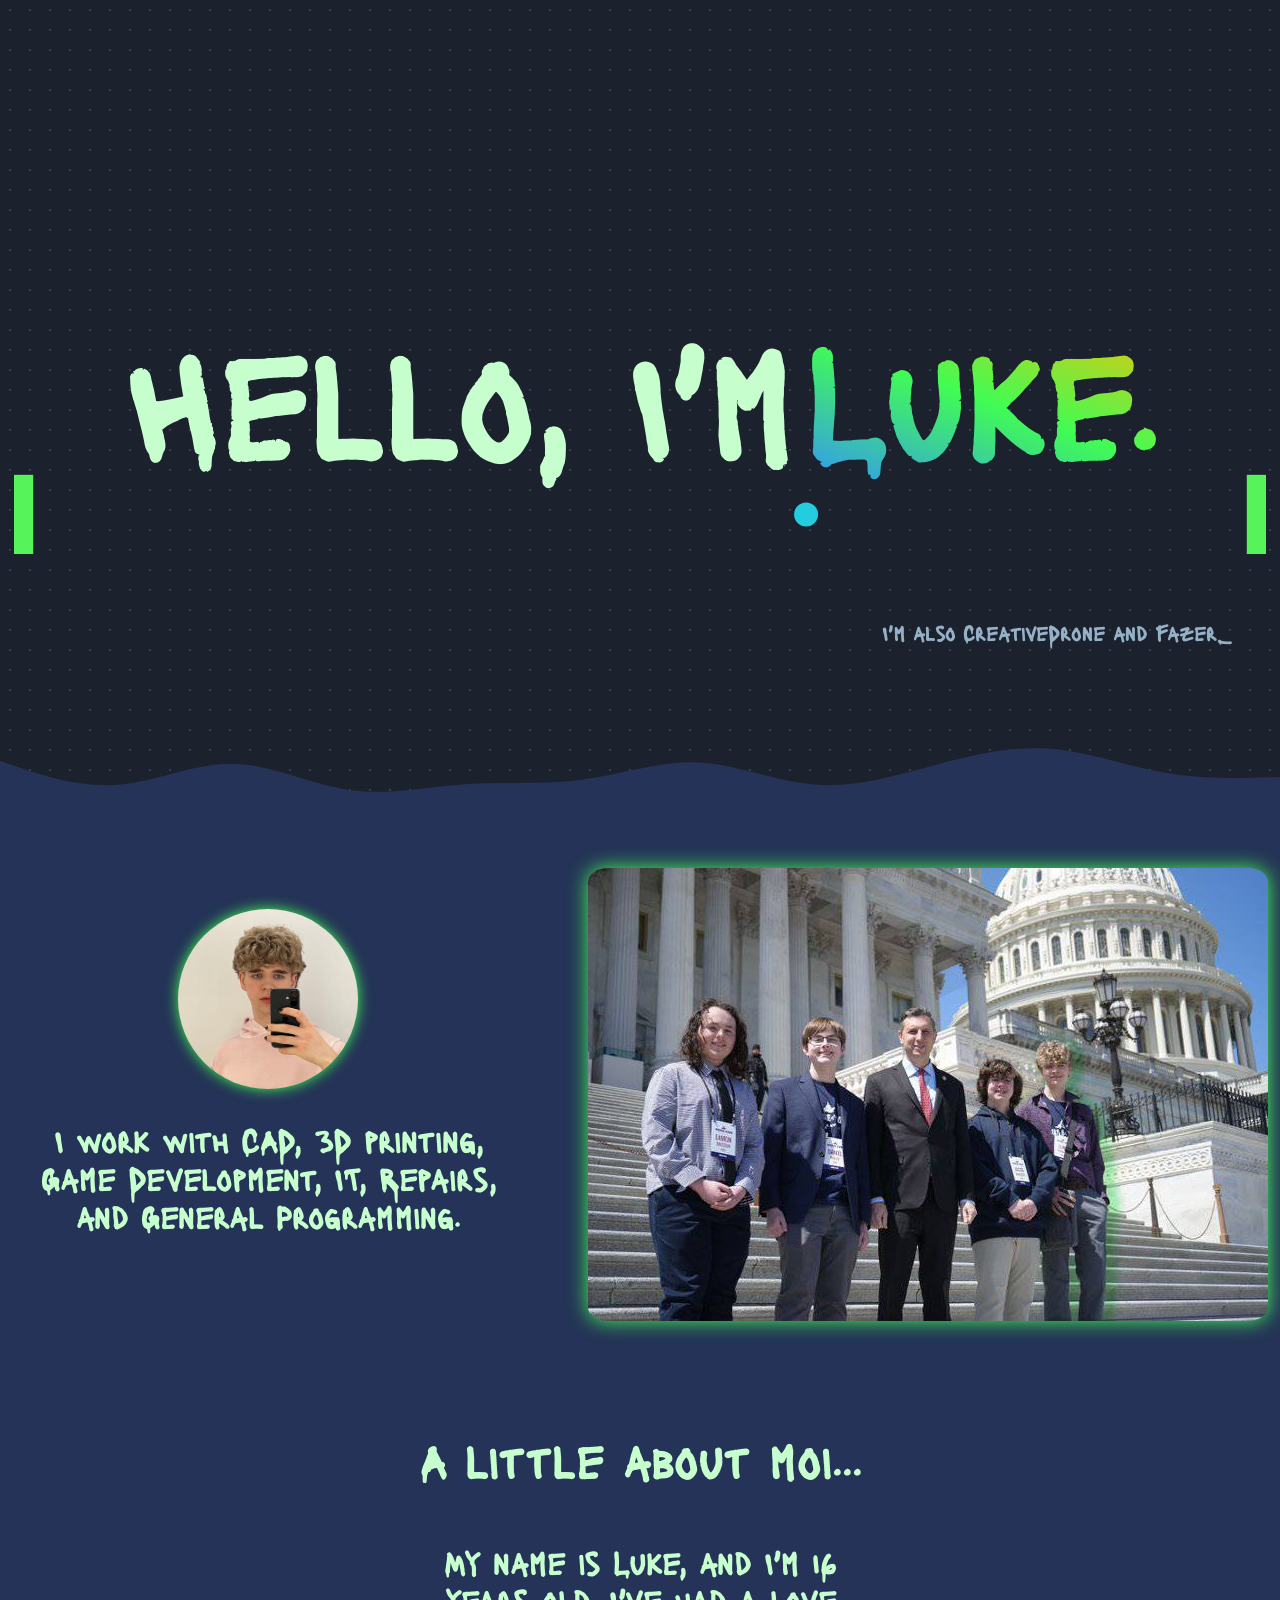
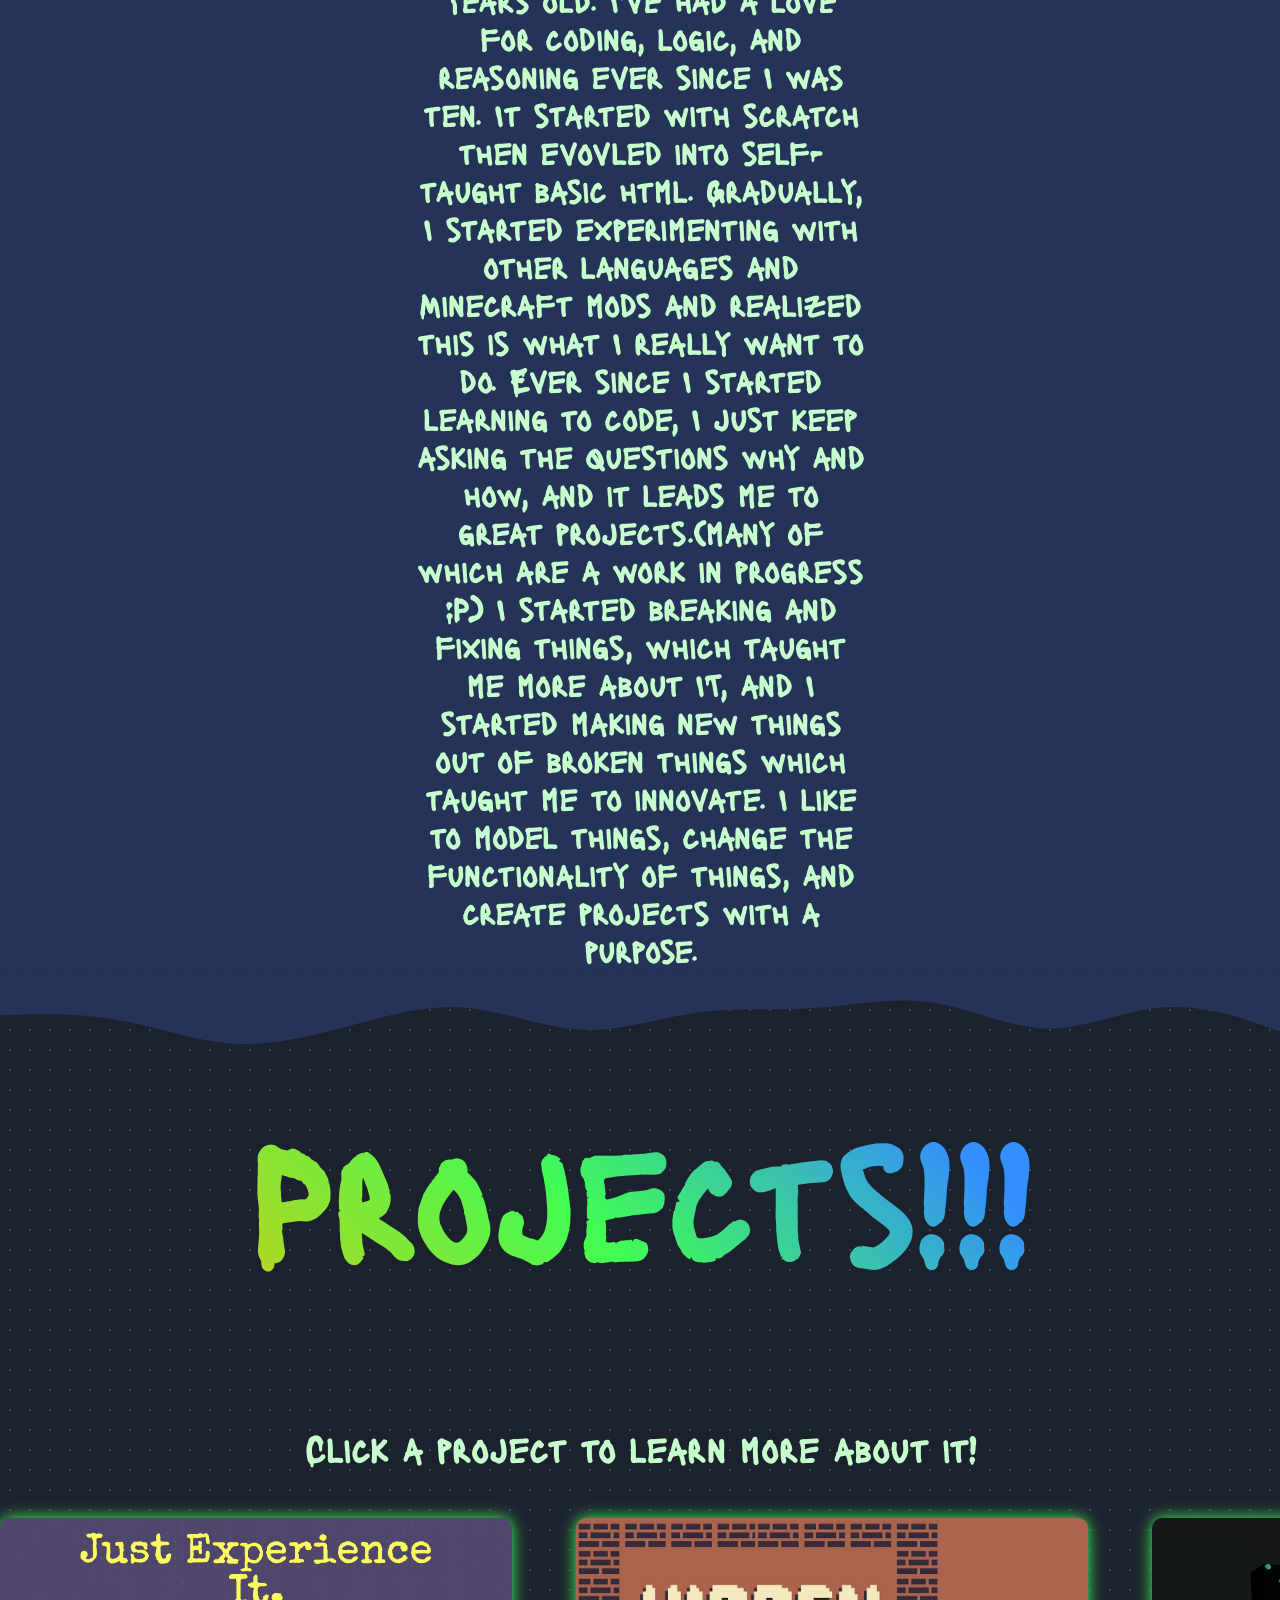
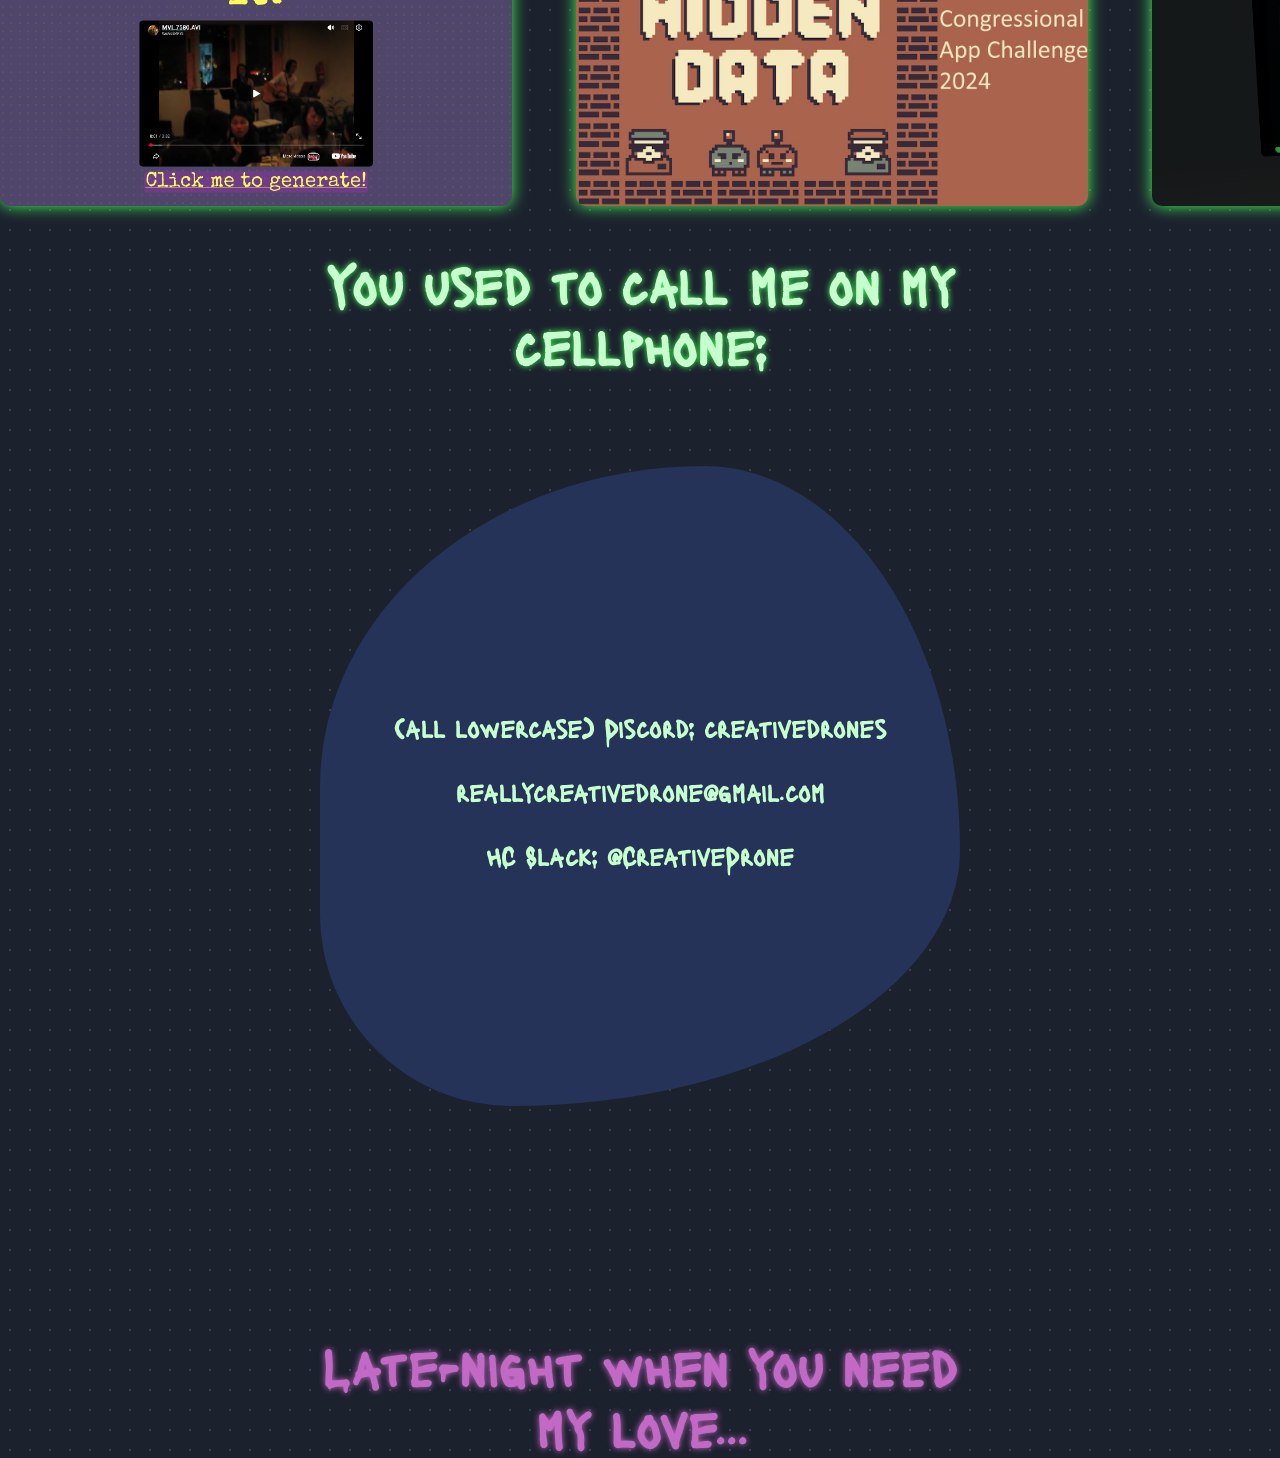
==== index.html @ 2ef30c87 "prior-phone" ====
<!DOCTYPE html>
<html>
	<head>
		<title>Fazer_ - Portfolio</title>
		<link rel="stylesheet" href="style.css">
		<link rel="preconnect" href="https://fonts.googleapis.com">
		<link rel="preconnect" href="https://fonts.gstatic.com" crossorigin>
		<link href="https://fonts.googleapis.com/css2?family=Lacquer&display=swap" rel="stylesheet">
		<link rel="icon" type="image/x-icon" href="/assets/icons/blue.ico">
	</head>
	
	<body>
		<div class="OnPage">
			<h2>Hello, I'm</h2> 
			<h2 id="Luke"> Luke.</h2>
		</div>
		<p>I'm also CreativeDrone and Fazer_</p>
		<img src="/assets/fpimg/wave1.svg" alt="wave1" id="wave1">
		<div class="bodybody">
			<div class ="aboat">
				<img src="/assets/global/pfps/face.png" alt="Fazer_" id="pfp1">
				<h3>I work with CAD, 3D printing, Game Development, IT, Repairs, and General Programming. </h3>
			</div>
			<img src="/assets/fpimg/CV.jpg" alt="CV" id="cv">
		</div>
		<div class="underaboat">
			<h3 id="aboataboat">A little about moi...</h3>
			<p id="moiboat">
				My name is Luke, and I'm 16 years old. I've had a love
				for coding, logic, and reasoning ever since I was ten. 
				It started with scratch then evovled into self-taught
				basic html. Gradually, I started experimenting with other languages
				and Minecraft mods and realized this is what I really want to do.
				Ever since I started learning to code, I just keep asking the questions
				why and how, and it leads me to great projects.(many of which are a work in progress :P)
				I started breaking and fixing things, which taught me more about IT, 
				and I started making new things out of broken things which taught me to innovate.
				I like to model things, change the functionality of things, and create projects with a purpose.
			</p>
		</div>
		<img src="/assets/fpimg/wave1.svg" alt="wave1" id="wave2">
		<h2 class="titlecan">Projects!!!</h2>
		<p id="moreaboatit">Click a project to learn more about it!</p>



		<div class="pro">




			<div class="project" id="1">
				<a href="https://jeit.hackclub.app/" target="_blank"><img src="/assets/projectthumbs/jeit.png" alt="project thumbnail"></a>
			</div>

			<div class="project" id="2">
				<a href="https://www.congressionalappchallenge.us/24-RI02/" target="_blank"><img src="/assets/projectthumbs/CAC.jpg" alt="project thumbnail"></a>
			</div>

			<div class="project" id="3">
				<a href="https://github.com/vintwon/CyberKeeb" target="_blank"><img src="/assets/projectthumbs/cyberkeeb.png" alt="project thumbnail"></a>
			</div>
			<div class="project" id="4">
				<a href="https://github.com/fazer-dev" target="_blank"><img src="assets/projectthumbs/github.png" alt="github"></a>
			</div>
		</div>


		<h2 id="cellphone">You used to call me on my cellphone: </h2>
		<div class="contactscontainer">
			<div class="blobbery">
			</div>
			<div class="contacts">
				<p id="discord">(all lowercase) Discord: creativedrones</p>
				<p id="email">reallycreativedrone@gmail.com</p>
				<p id="slack">HC Slack: @CreativeDrone</p>
			</div>
		</div>
		<h2 id="cellphone2">Late-night when you need my love...</h2>
		<script src="/js/pong.js"></script>
		<script src="/js/carousell.js"></script>
	</body> 
</html>
---- style.css ----
:root {
    --text-color-regular: #c6ffcd;
    --text-color-muted: #95b1c5;
    --text-color-accent: #c269c5;
    --bg-secondary: #243357;
    --accent-glow: #41fc54;
    --accent-gradient: linear-gradient(45deg, #ffbe00 0%, #41fc54 45%, #338ffe 75%);
    --font-family-main: lacquer, system-ui;
}

body {
    background-color: #1c212e;
    color: var(--text-color-regular);
    text-align:center;
    margin: 0;
    -webkit-user-select: none;
    -moz-user-select: none;
    -ms-user-select: none;
    user-select: none;
    overflow-x: hidden;
    overflow-y: scroll;
    background-image: radial-gradient(#ffffff22 1px, transparent 1px);
    background-size: 20px 20px;
    -ms-overflow-style: none;
    scrollbar-width: none;
}

html::-webkit-scrollbar,
body::-webkit-scrollbar {
    display: none;
}

#Luke {
    background: linear-gradient(200deg, #ffbe00 0%, #41fc54 50%, #338ffe 100%);
    background-size: 100% 100%;
    -webkit-background-clip: text;
    -webkit-text-fill-color: transparent;
    background-clip: text;
}
h2 {
    font-size: clamp(5rem, 12vw, 12rem);
    font-weight: 900;
    font-family: var(--font-family-main);
}

.OnPage {
    margin: 0;
    display: flex;
    justify-content: center;
    margin-top: 20vh;
    gap: 10px;
    padding: 0;
}

p {
    padding: 0;
    margin: 0;
    font-size: clamp(1rem, 2.5vw, 1.3rem);
    font-weight: 900;
    font-family: var(--font-family-main);
    padding-right: clamp(2rem, 4vw, 3rem);
    text-align: right;
    color: var(--text-color-muted)
}

hr {
    width: 80%;
    margin: 20px auto;
    border: 1px solid #3f4a66;
}

#wave1 {
    display: block;
    width: 100%;
    height: auto;
    margin-top: -5vh;
}

.bodybody {
    display: flex;
    justify-content: center;
    align-items: center;
    gap: 4rem;
    width: 100%;
    background-color: var(--bg-secondary);
    padding-bottom: 20px;
}

h3 {
    margin: 0;
    padding: 0;
    font-size: clamp(1.8rem, 2.5vw, 2.4rem);
    font-weight: 900;
    font-family: var(--font-family-main);
    color: var(--text-color-regular);
    width: 100%;
}


@keyframes tilt {
    0% { transform: rotate(3deg); }
    50% { transform: rotate(-3deg); }
    100% { transform: rotate(3deg); }
}

#cv {
    margin-top: 5vh;
    border-radius: 3%;
    animation-name: tilt;
    animation-duration: 3s;
    animation-timing-function: ease-in-out;
    animation-iteration-count: infinite;
    filter: drop-shadow(0px 0px 10px var(--accent-glow));
}

.OnPage {
    flex-wrap: wrap;
}

.bodybody {
    flex-wrap: wrap;
    align-items: center;
    justify-content: center;
}

.aboat {
    display: flex;
    flex-direction: column;
    align-items: center;
    width: 40%;
    text-align: center;
}

#pfp1 {
    border-radius: 50%;
    width: 180px;
    height: auto;
    margin-bottom: 2rem;
    filter: drop-shadow(0px 0px 7px var(--accent-glow));
}

.underaboat{
    padding-left: 0px;
    padding-top: 10vh;
    background-color: var(--bg-secondary);
}

#aboataboat{
    padding-left: 0px;
    font-size: clamp(2.5rem, 5vw, 3rem);
    text-align: center;
    padding-bottom: 6vh;
}

#moiboat{
    padding-left: 0px;
    padding-right: 0px;
    text-align: center;
    color: var(--text-color-regular);
    width: 35vw;
    margin: 0 auto;
    font-size: clamp(1.6rem, 2.5vw, 2rem);
}



#wave2{
    -webkit-transform: rotate(180deg);
    -moz-transform: rotate(180deg); 
    transform: rotate(180deg);
    display: block;
    width: 100%;
    height: auto;
    padding-bottom: 0px;
}


.titlecan{
    background: linear-gradient(45deg, #ffbe00 0%, #41fc54 45%, #338ffe 75%);
    background-size: 100% 100%;
    font-size: 10rem;
    -webkit-background-clip: text;
    -webkit-text-fill-color: transparent;
    background-clip: text;
    margin-top: -10vh;
}

#moreaboatit {
    text-align: center;
    margin: 0, auto;
    padding: 0;
    font-size: 4cqh;
    color: var(--text-color-regular)
}


#cellphone{
    filter: drop-shadow(0px 0px 3px #41fc54);
    width: 50vw;
    margin: 0 auto;
    font-size: 4vw;
}

/*BELOW IS THE PROJECT CAROUSELL CODE*/
.pro {
    display: flex;
    gap: 5vw;
    overflow-x: hidden;
    overflow-y: hidden;
    width: 100%;
    flex-wrap: nowrap;
    height: 30vw;
    scroll-snap-type: x proximity;
    align-items: center;
}

.pro {
    scroll-behavior: smooth;
}



.pro {
    -webkit-user-select: auto;
    -moz-user-select: auto;
    -ms-user-select: auto;
    user-select: auto;
}

.project {
    flex: 0 0 auto;
    width: 40vw;
    scroll-snap-align: center;
    transition: transform 0.3s ease;

}

.project:hover {
    transform: scale(1.15);
}

.project img {
    display: block;
    width: 100%;
    height: auto;
    border-radius: 10px;
    filter: drop-shadow( 0px 0px 8px #41fc54);
}

.project.active {
    transform: scale(1.15);
}


/* TOM BLOBBERY */

section{
    position: relative;
    display: flex;
    justify-content: center;
    align-items: center;
    min-height: 40vh;
}

.blobbery {
    margin: 0 auto;
    margin-top: 10vh;
    margin-bottom: 10vh;
    width: 50vw;
    height: 50vw;
    background: #243357;
    border-radius: 60% 40% 70% 30% / 50% 60% 40% 30%;
    animation: 
    blob 6s ease-in-out infinite,
    spin 10s linear infinite,
    blobColor 8s ease-in-out infinite;
}

@keyframes blob{
    0%,100%{
        border-radius: 70% 35% 80% 25% / 55% 65% 30% 45%;
    }
    25% {
        border-radius: 90% 55% 30% 75% / 35% 65% 20% 60%;
    }
    50% {
        border-radius: 45% 70% 20% 65% / 25% 60% 50% 80%;
    }
    75% {
        border-radius: 50% 25% 75% 45% / 35% 55% 80% 20%;
    }
}

@keyframes spin{
    to {
        transform: rotate(360deg);
    }
}

@keyframes blobColor{
    0%,100%{
        background-position: 50% 0%;
    }
    50%{
        background-position: 50% 100%;
    }
}

/* END BLOBBERY */


.contactscontainer {
    width: 50vw;
    height: 50vw;
    position: relative;
    margin: 0 auto;
}

.blobbery, .contacts{
    width: 100%;
    height: 100%;
    position: absolute;
    top: 0;
    left: 0;
}

.contacts {
    z-index: 10;
    margin-top: 50%;
}

.contacts p{
    padding: 0;
    margin: 0 auto;
    text-align:center;
    color: var(--text-color-regular);
    font-size: 2vw;
    line-height: 5vw;
}

#cellphone2{
    filter: drop-shadow(0px 0px 3px #c269c5);
    width: 50vw;
    margin: 0 auto;
    margin-top: 20rem;
    color: #c269c5;
    font-size: 4vw;
}
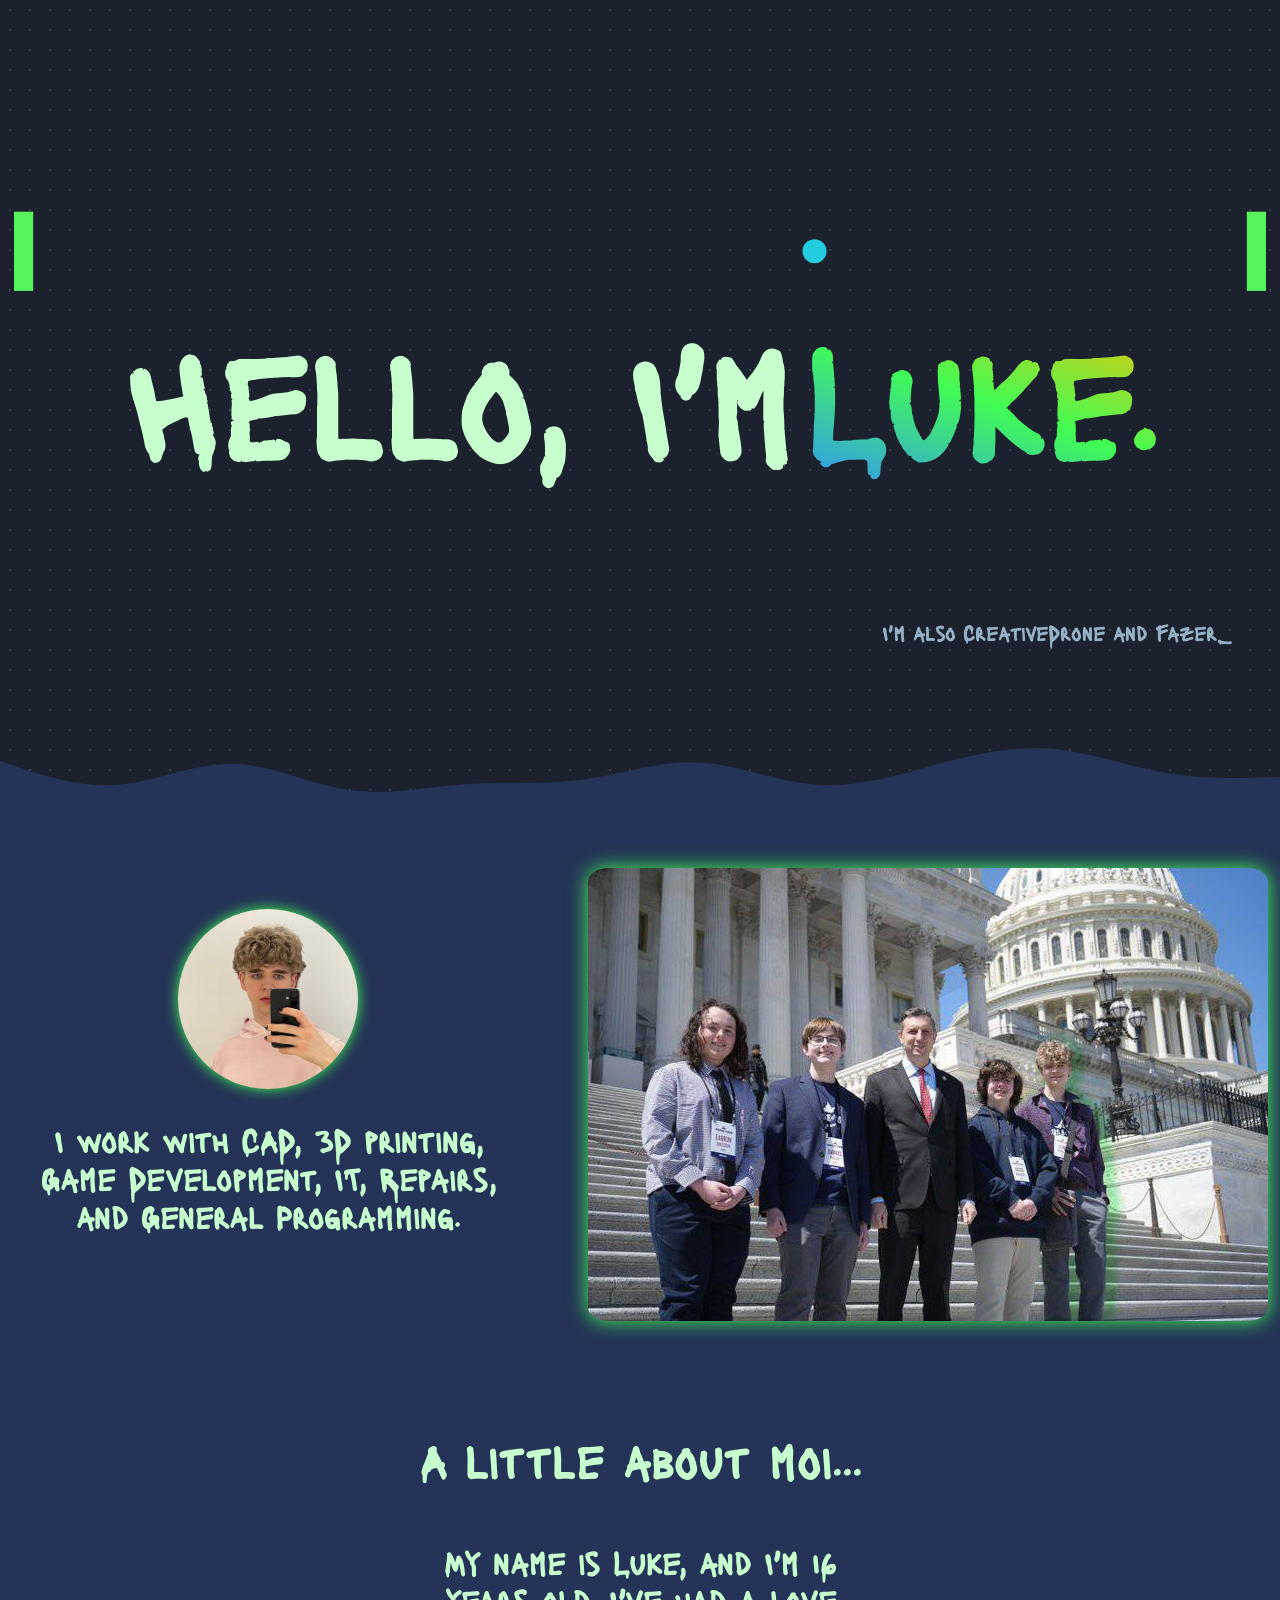
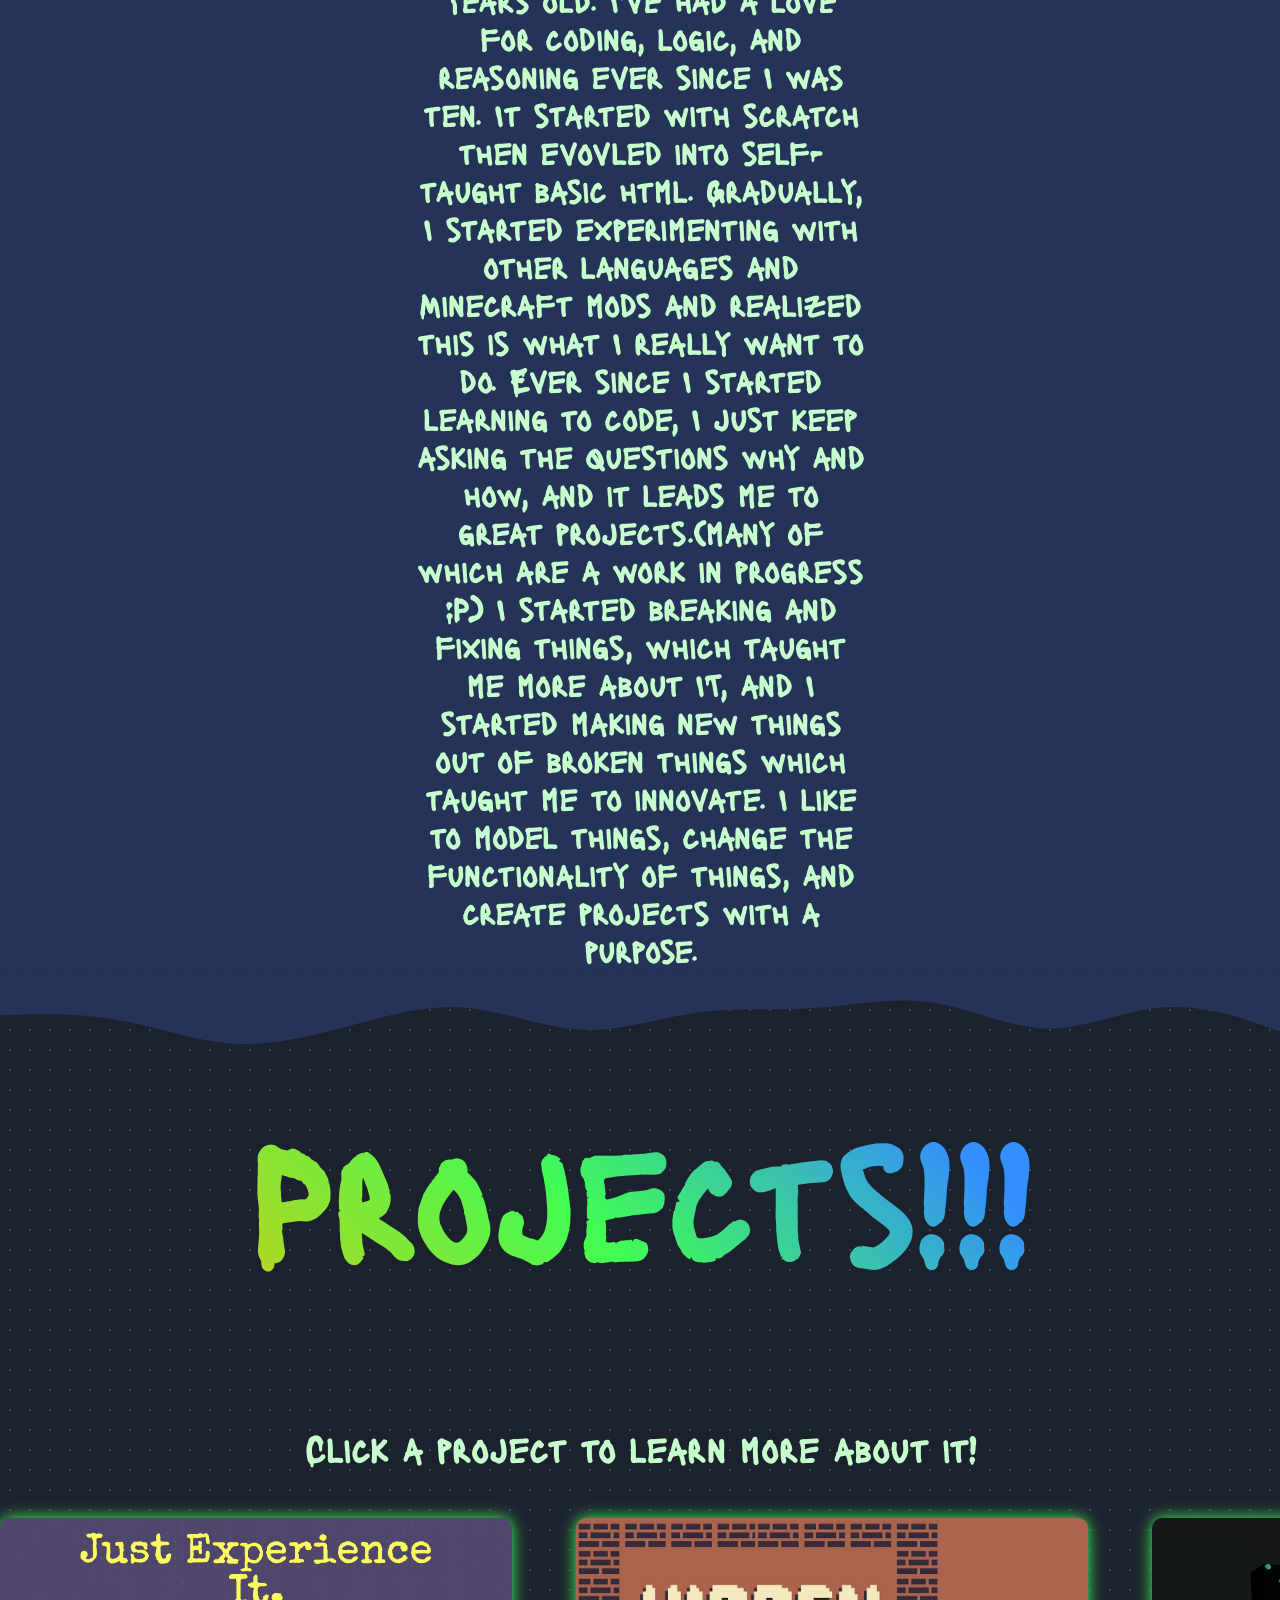
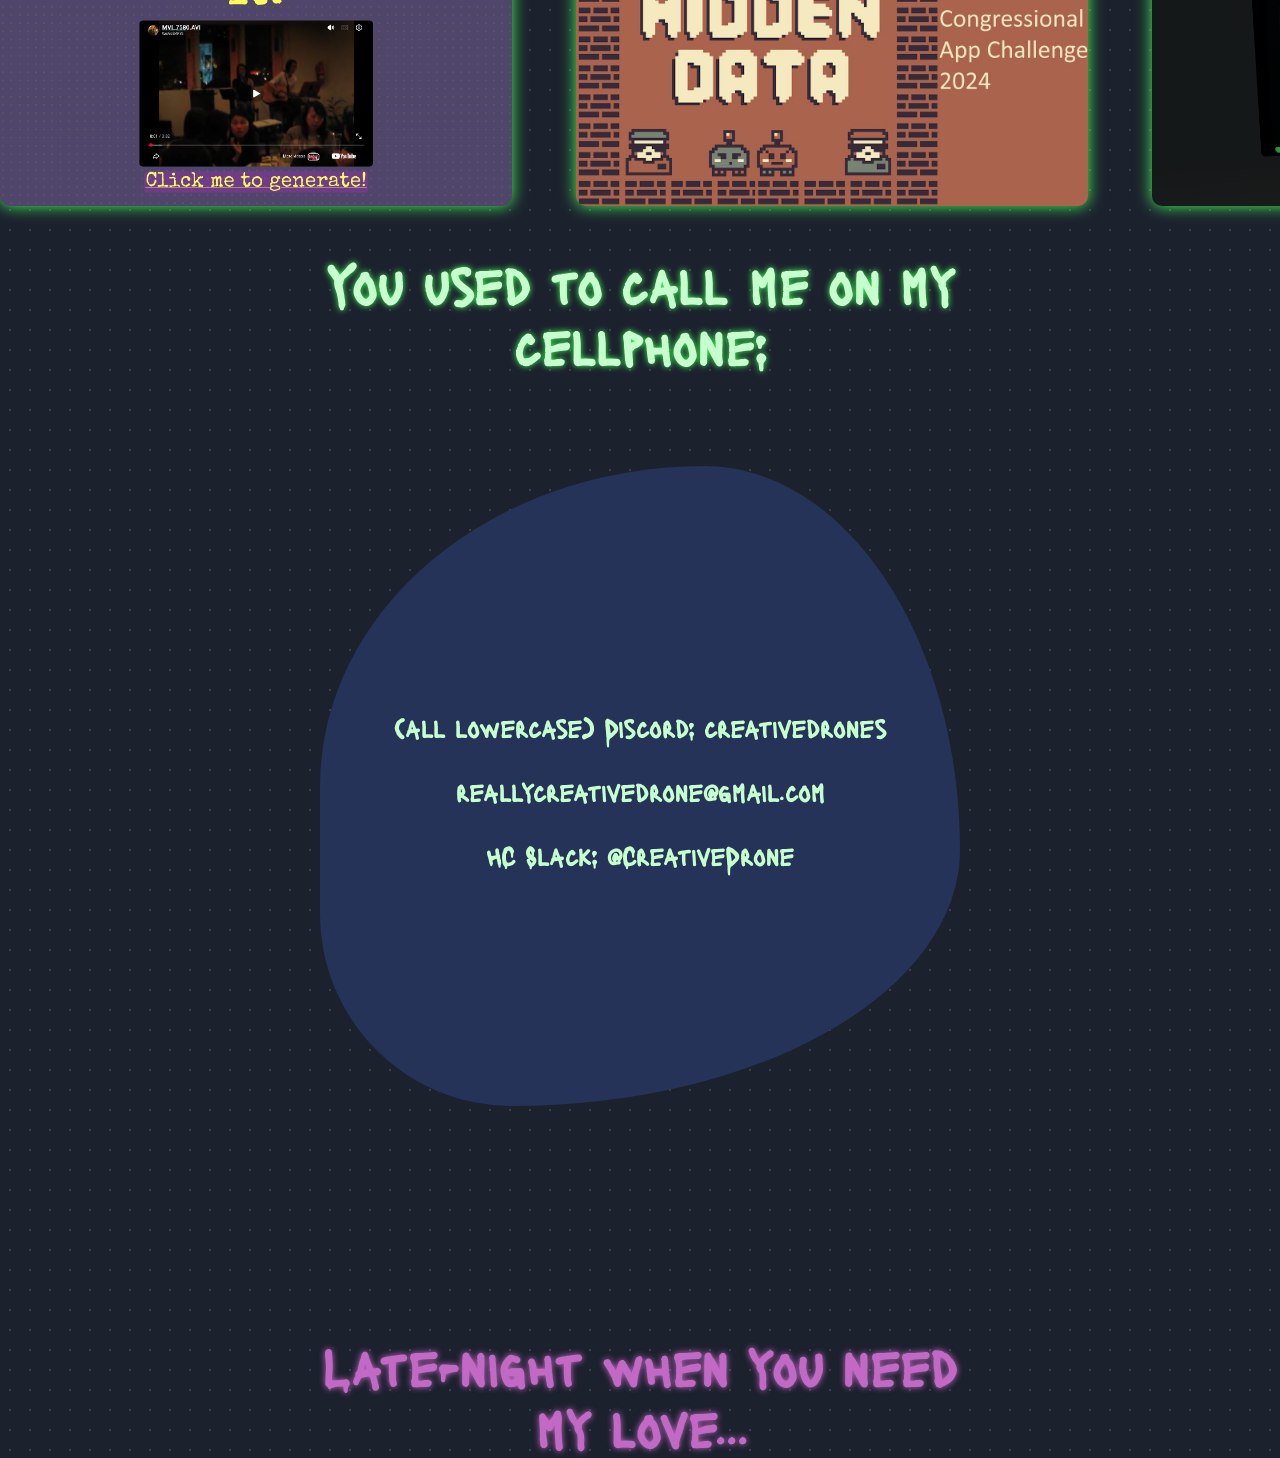
==== commit d5d517bc: "made more responsive" ====
--- a/index.html
+++ b/index.html
@@ -7,6 +7,7 @@
 		<link rel="preconnect" href="https://fonts.gstatic.com" crossorigin>
 		<link href="https://fonts.googleapis.com/css2?family=Lacquer&display=swap" rel="stylesheet">
 		<link rel="icon" type="image/x-icon" href="/assets/icons/blue.ico">
+		<meta name="viewport" content="width=device-width, initial-scale=1">
 	</head>
 	
 	<body>
--- a/style.css
+++ b/style.css
@@ -71,7 +71,7 @@
 
 #wave1 {
     display: block;
-    width: 100%;
+    width: 100vw;
     height: auto;
     margin-top: -5vh;
 }
@@ -169,7 +169,7 @@
     -moz-transform: rotate(180deg); 
     transform: rotate(180deg);
     display: block;
-    width: 100%;
+    width: 100vw;
     height: auto;
     padding-bottom: 0px;
 }
@@ -345,4 +345,120 @@
     margin-top: 20rem;
     color: #c269c5;
     font-size: 4vw;
-}+}
+
+
+@media (max-width: 600px) {
+
+        html {
+        overflow-x: hidden;
+        width: 100%;
+        margin:0;
+        padding:0;
+    }
+
+
+    .OnPage {
+        padding-top: 0;
+        margin-top: 0;
+        line-height: 10vh;
+    }
+
+    #Luke {
+        padding-top: 0;
+        margin-top: 0;
+    }
+
+
+    h2 {
+        padding: 0px;
+        margin-bottom: 0;
+    }
+
+    p {
+        margin: 5vw;
+    }
+
+    h3 {
+        width: 80vw;
+    }
+
+    #cv {
+        width: 90vw;
+    }
+
+
+
+    #aboataboat {
+        margin: 0 auto;
+    }
+
+    #moiboat {
+        width: 80vw;
+        font-size: 1rem;
+    }
+
+    
+    .titlecan {
+        margin: 0 auto;
+        padding: 0;
+        font-size: 4.5rem;
+    }
+
+    .project {
+        width: 75vw;
+        height: auto;
+    }
+
+    .pro {
+        width: 100vw;
+        height: auto;
+        padding-bottom: 5vh;
+        padding-top: 5vh;
+        gap: 10vw;
+    }
+
+    #cellphone {
+        font-size: 3rem;
+        width: 100vw;
+        padding: 0;
+        margin: 0 auto;
+        padding-bottom: 10vh;
+    }
+
+    .blobbery {
+        width: 80vw;
+        height: 80vw;
+        margin: 0 auto;
+        padding: 0;
+        top: 0vh;
+        left: -15vw;
+    }
+
+    .contacts {
+        margin: 0 auto;
+        padding: 0;
+        text-align: center;
+        margin-top: 7.5vh;
+    }
+    
+    .contacts p {
+        padding: 0;
+        margin: 0;
+        font-size: 1rem;
+        line-height: 2rem;
+        text-align: center;
+        margin: 0 auto;
+    }
+
+    #cellphone2 {
+        margin: 0 auto;
+        padding: 0;
+        text-align: center;
+        margin-top: 20vh;
+        font-size: 3rem;
+        width: 80vw;
+
+    }
+}
+
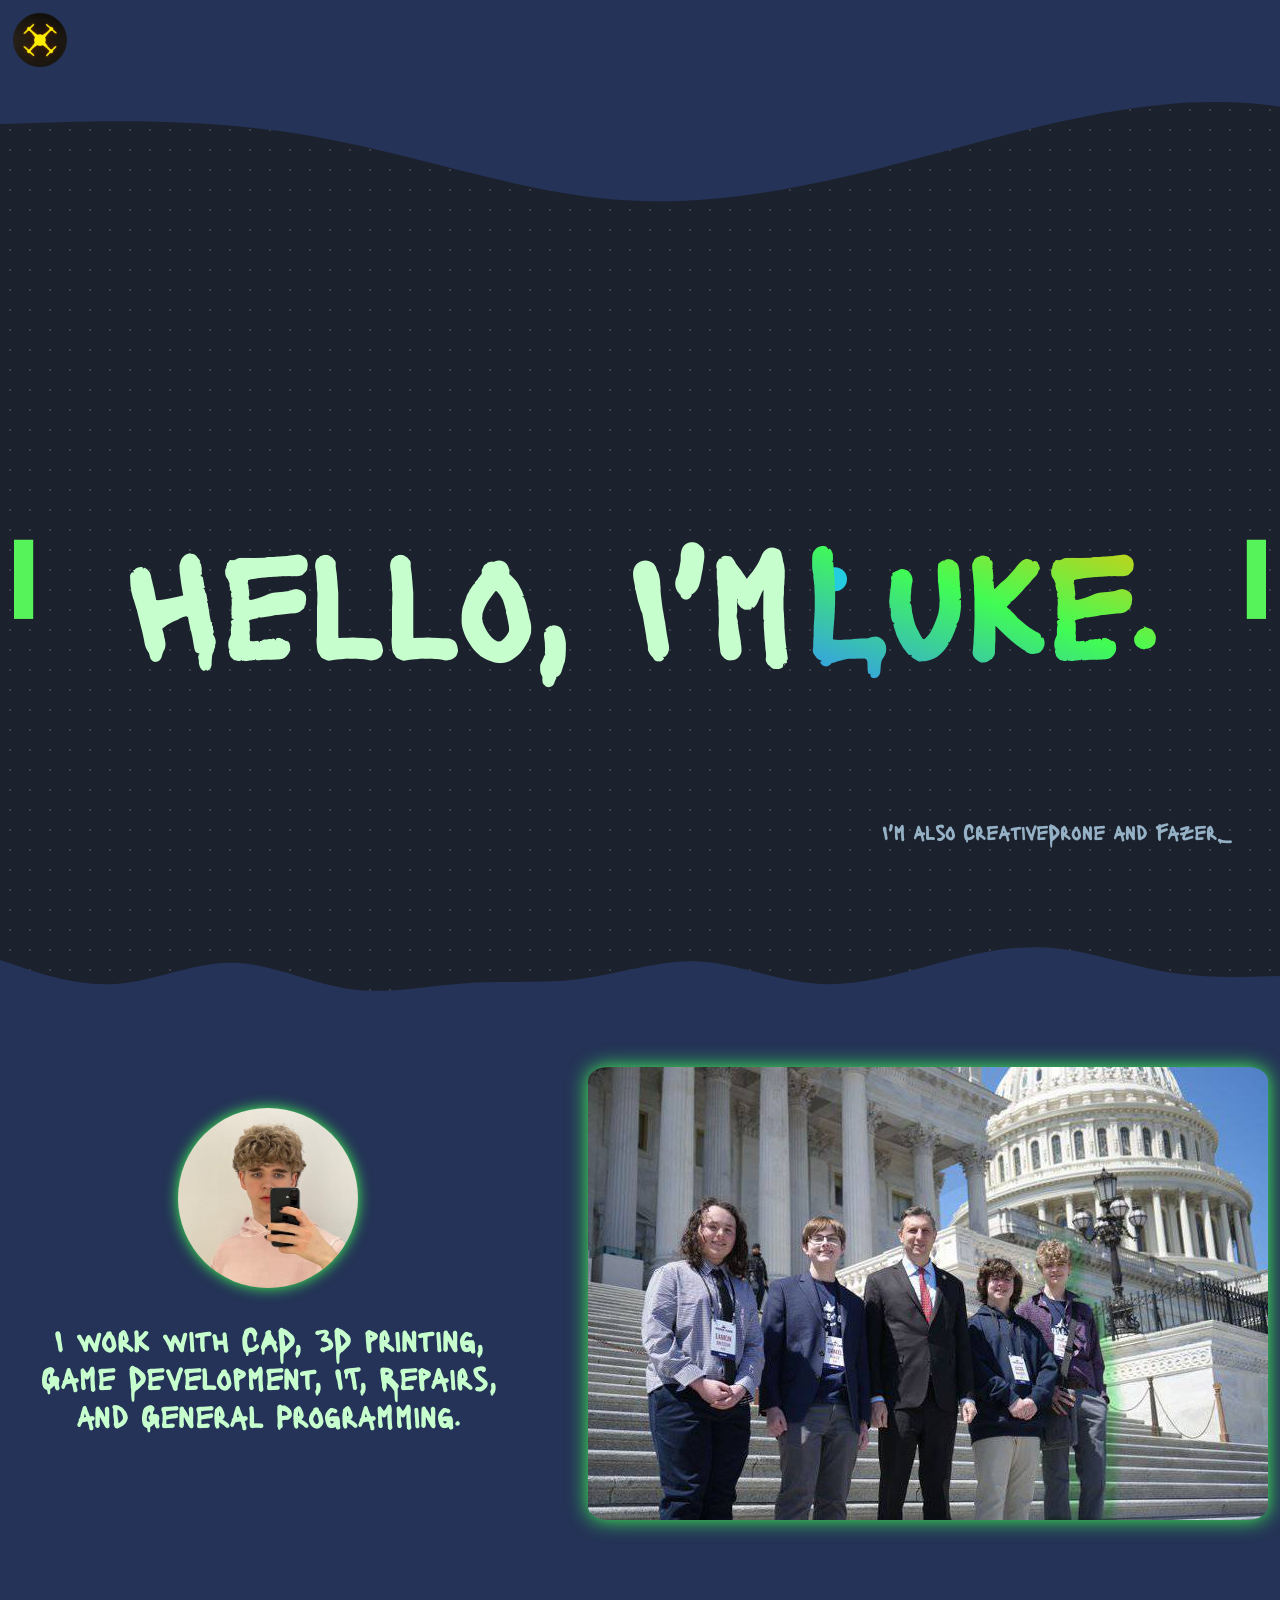
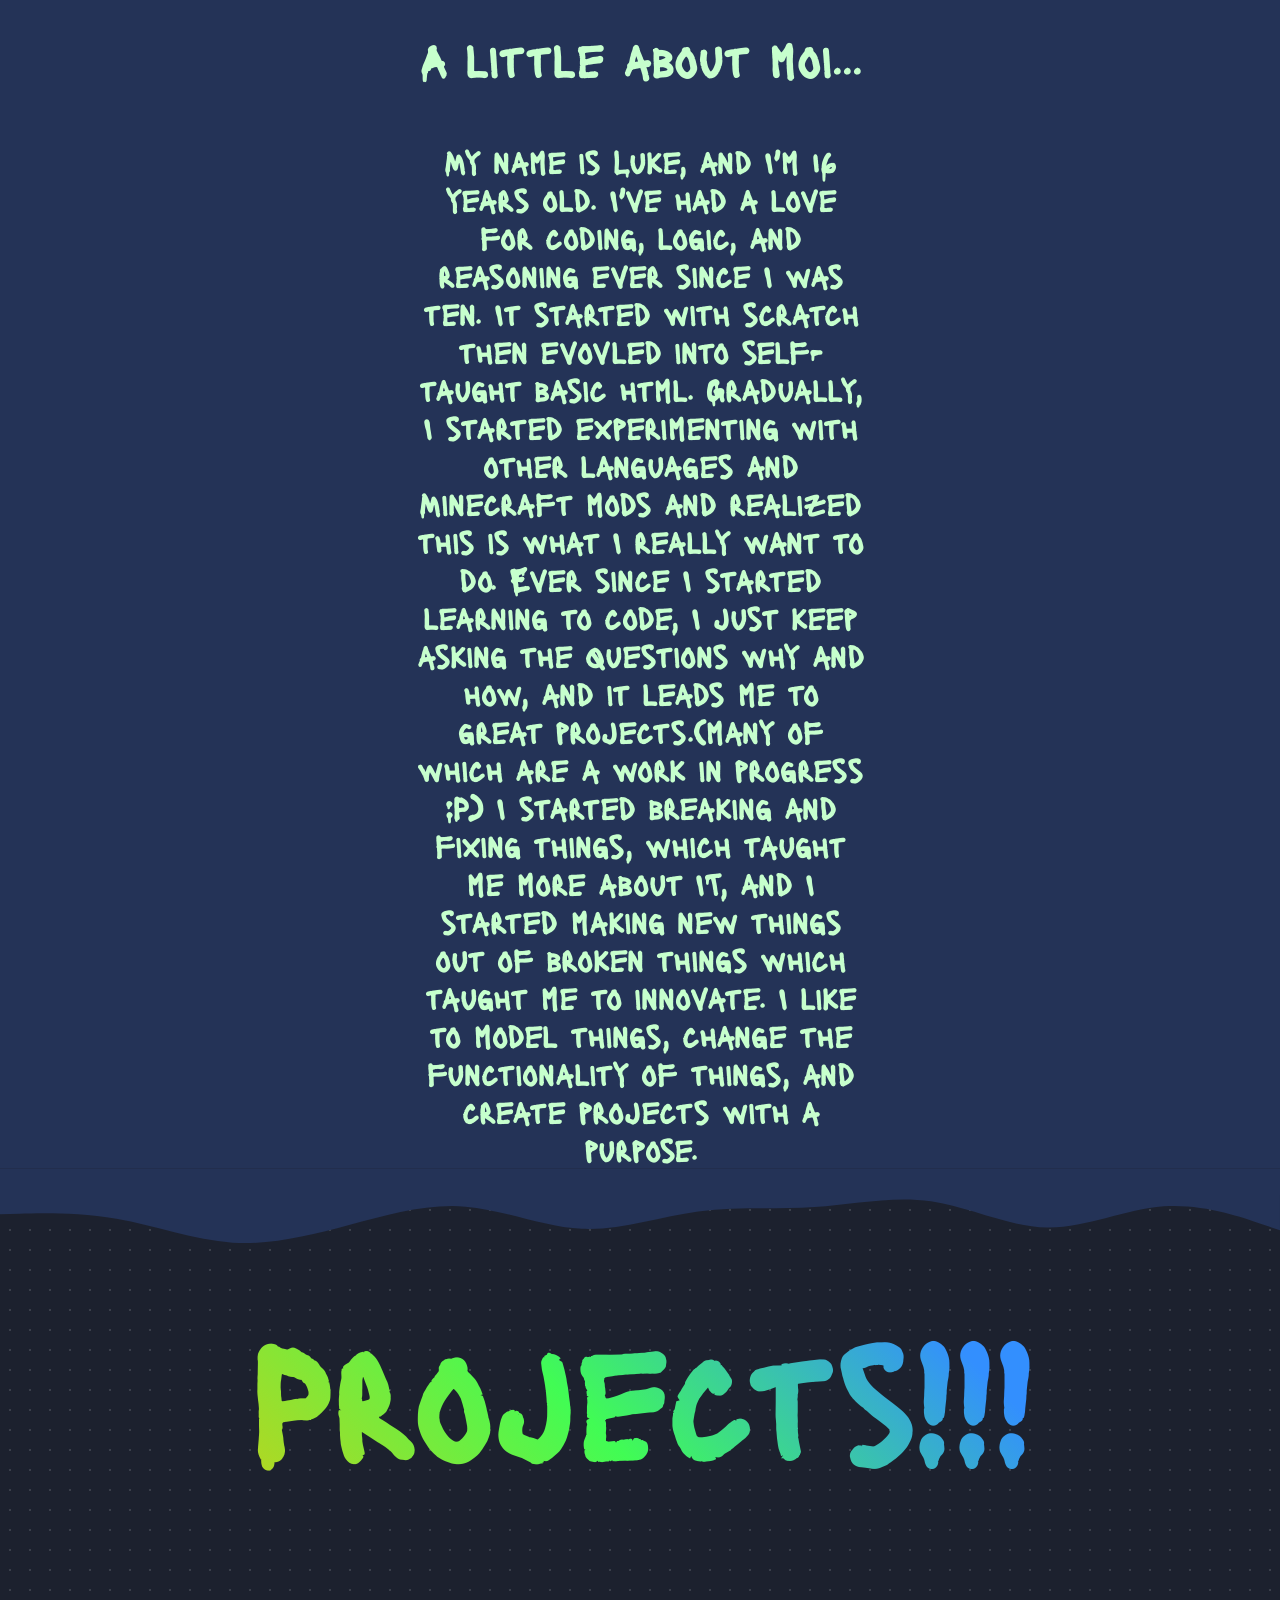
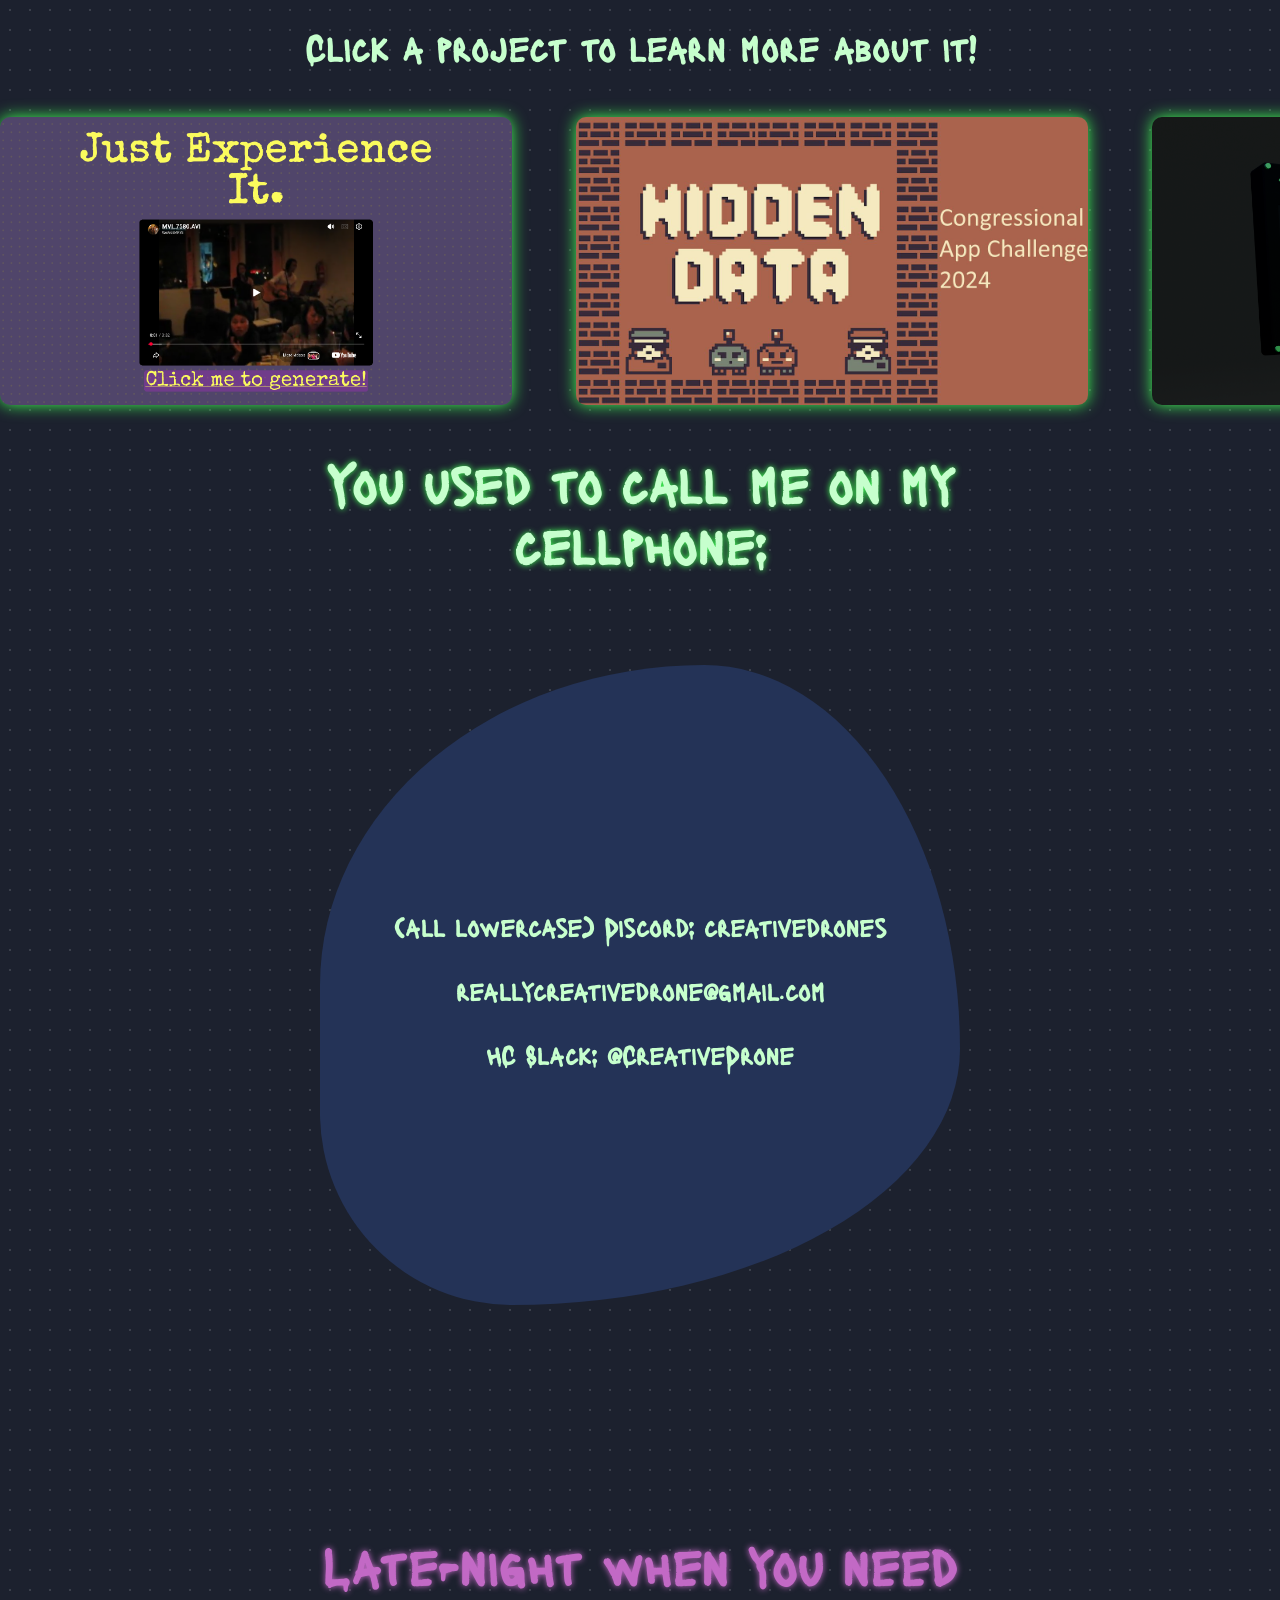
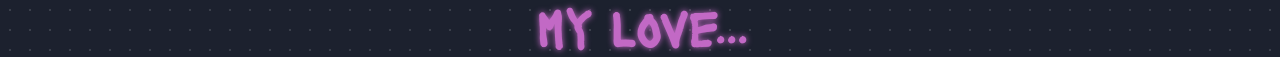
==== commit dc3572f9: "started 'nav' bar" ====
--- a/index.html
+++ b/index.html
@@ -11,6 +11,8 @@
 	</head>
 	
 	<body>
+		<img src="/assets/fpimg/wave1.svg" alt="wave1" id="wave3">
+		<img src="/assets/global/pfps/drone.png" alt="drone" id="drone">
 		<div class="OnPage">
 			<h2>Hello, I'm</h2> 
 			<h2 id="Luke"> Luke.</h2>
--- a/style.css
+++ b/style.css
@@ -347,6 +347,25 @@
     font-size: 4vw;
 }
 
+#drone {
+    z-index: 20;
+    position: absolute;
+    top: 0;
+    left: 0;
+    border-radius: 100%;
+    width:6vh;
+    margin: 1vw;
+}
+
+#wave3 {
+    padding: 0;
+    margin: 0;
+    margin: 0 auto;
+    transform: rotate(180deg);
+    margin-bottom: -45vh;
+    position: relative;
+
+}
 
 @media (max-width: 600px) {
 
@@ -416,6 +435,9 @@
         padding-bottom: 5vh;
         padding-top: 5vh;
         gap: 10vw;
+        overflow-x: auto;
+        -webkit-overflow-scrolling: touch;
+        scroll-snap-type: x mandatory;
     }
 
     #cellphone {
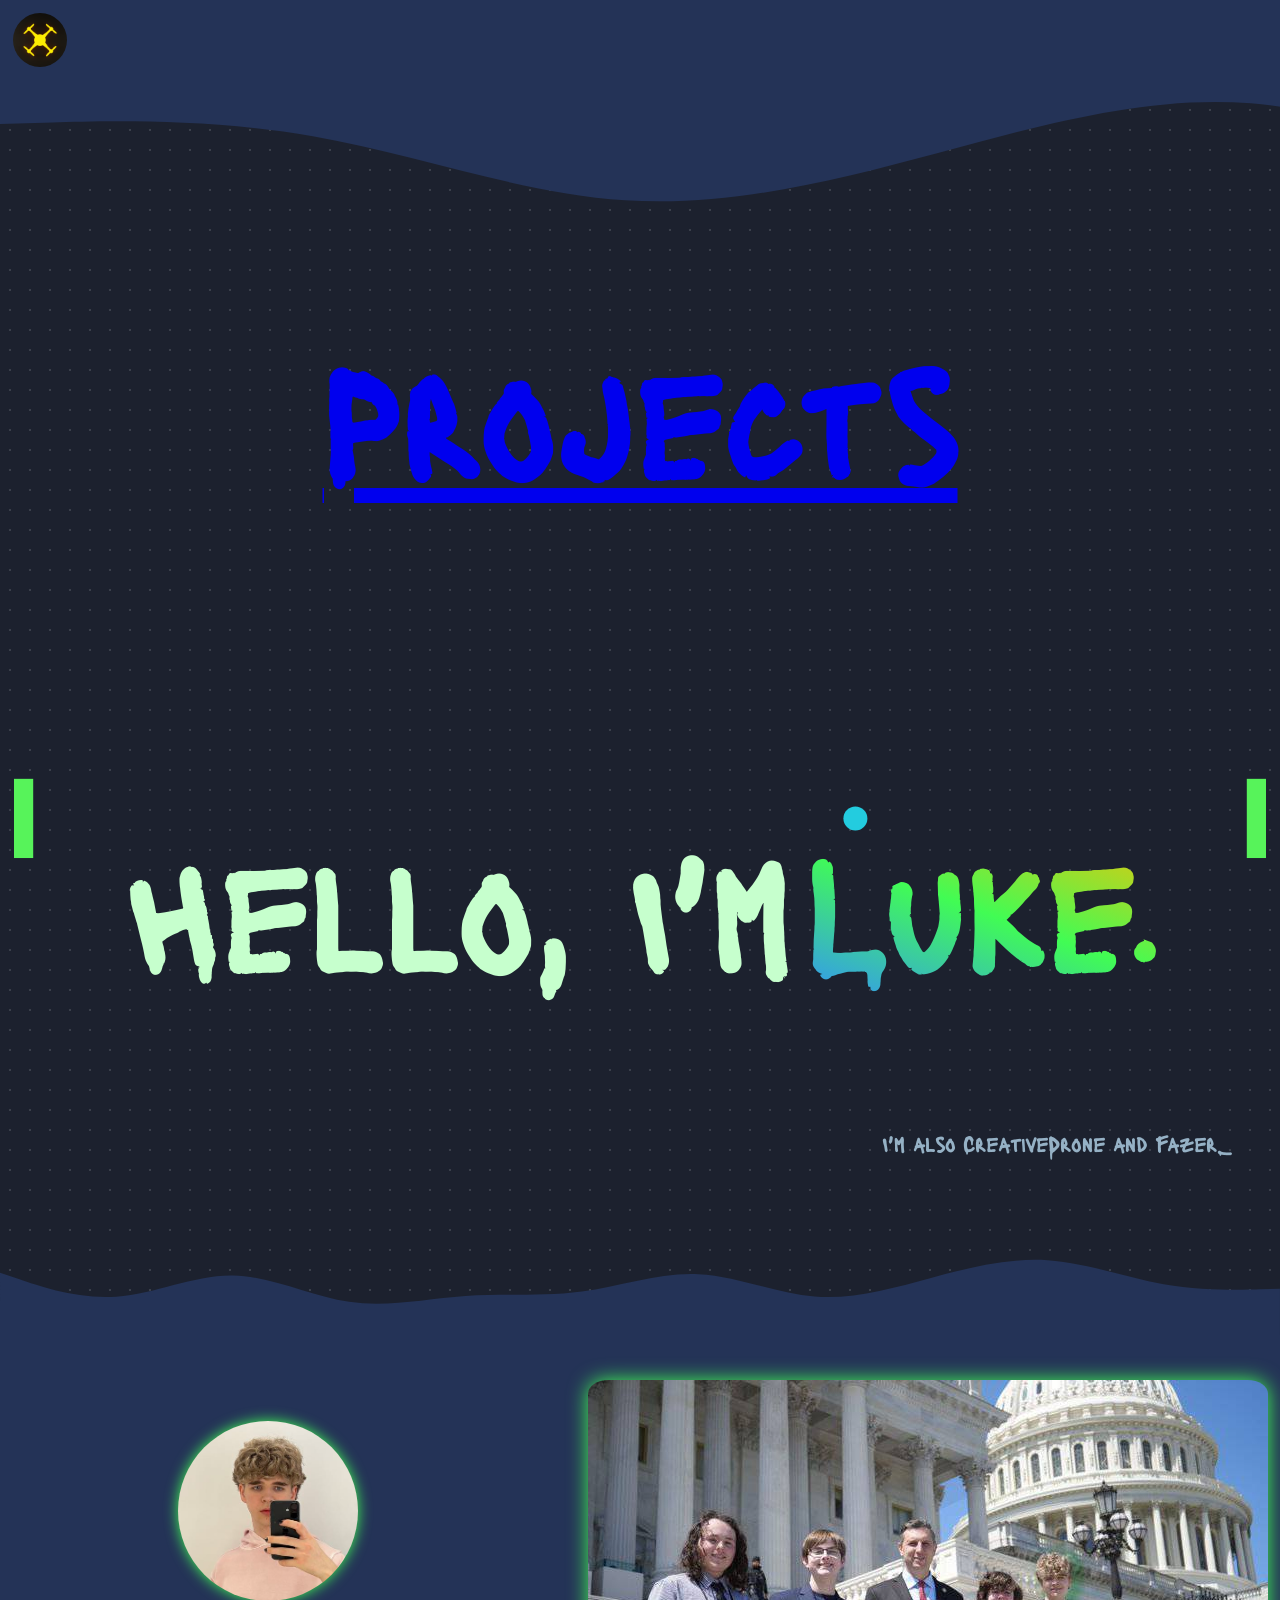
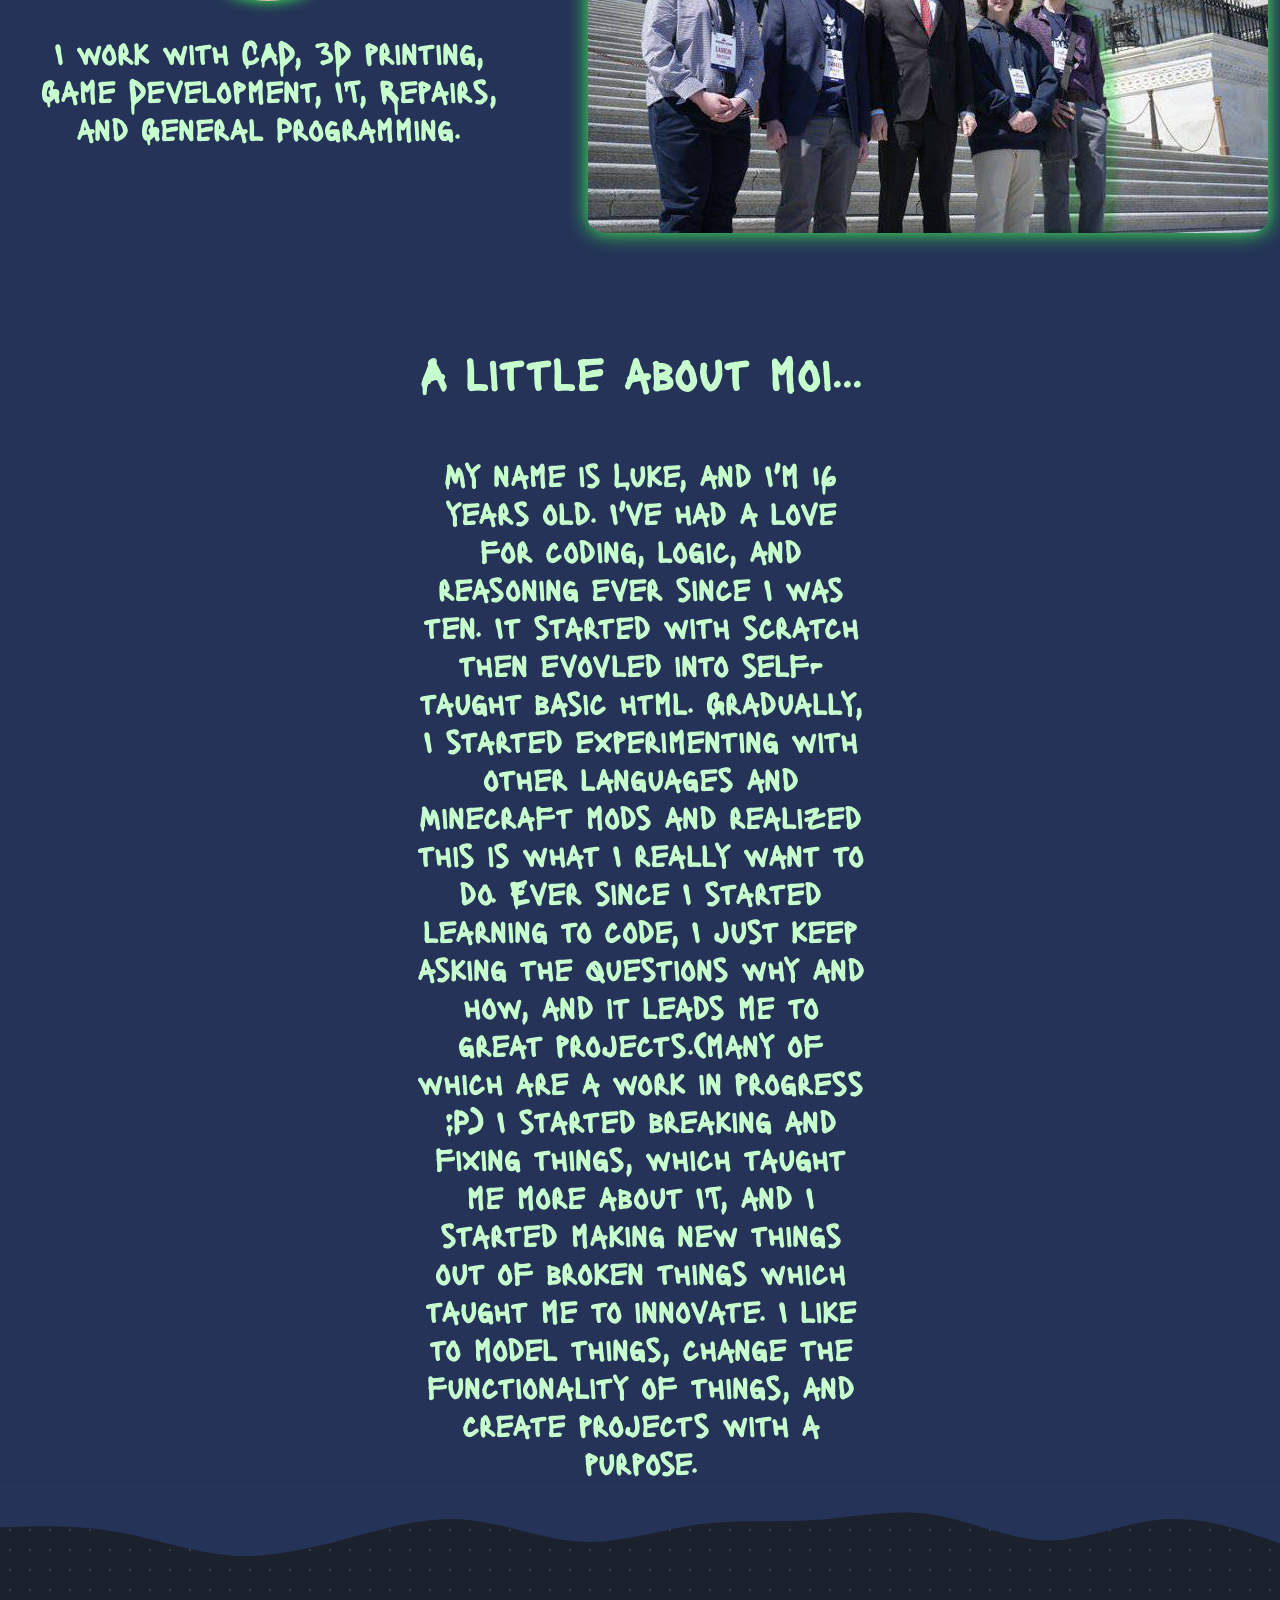
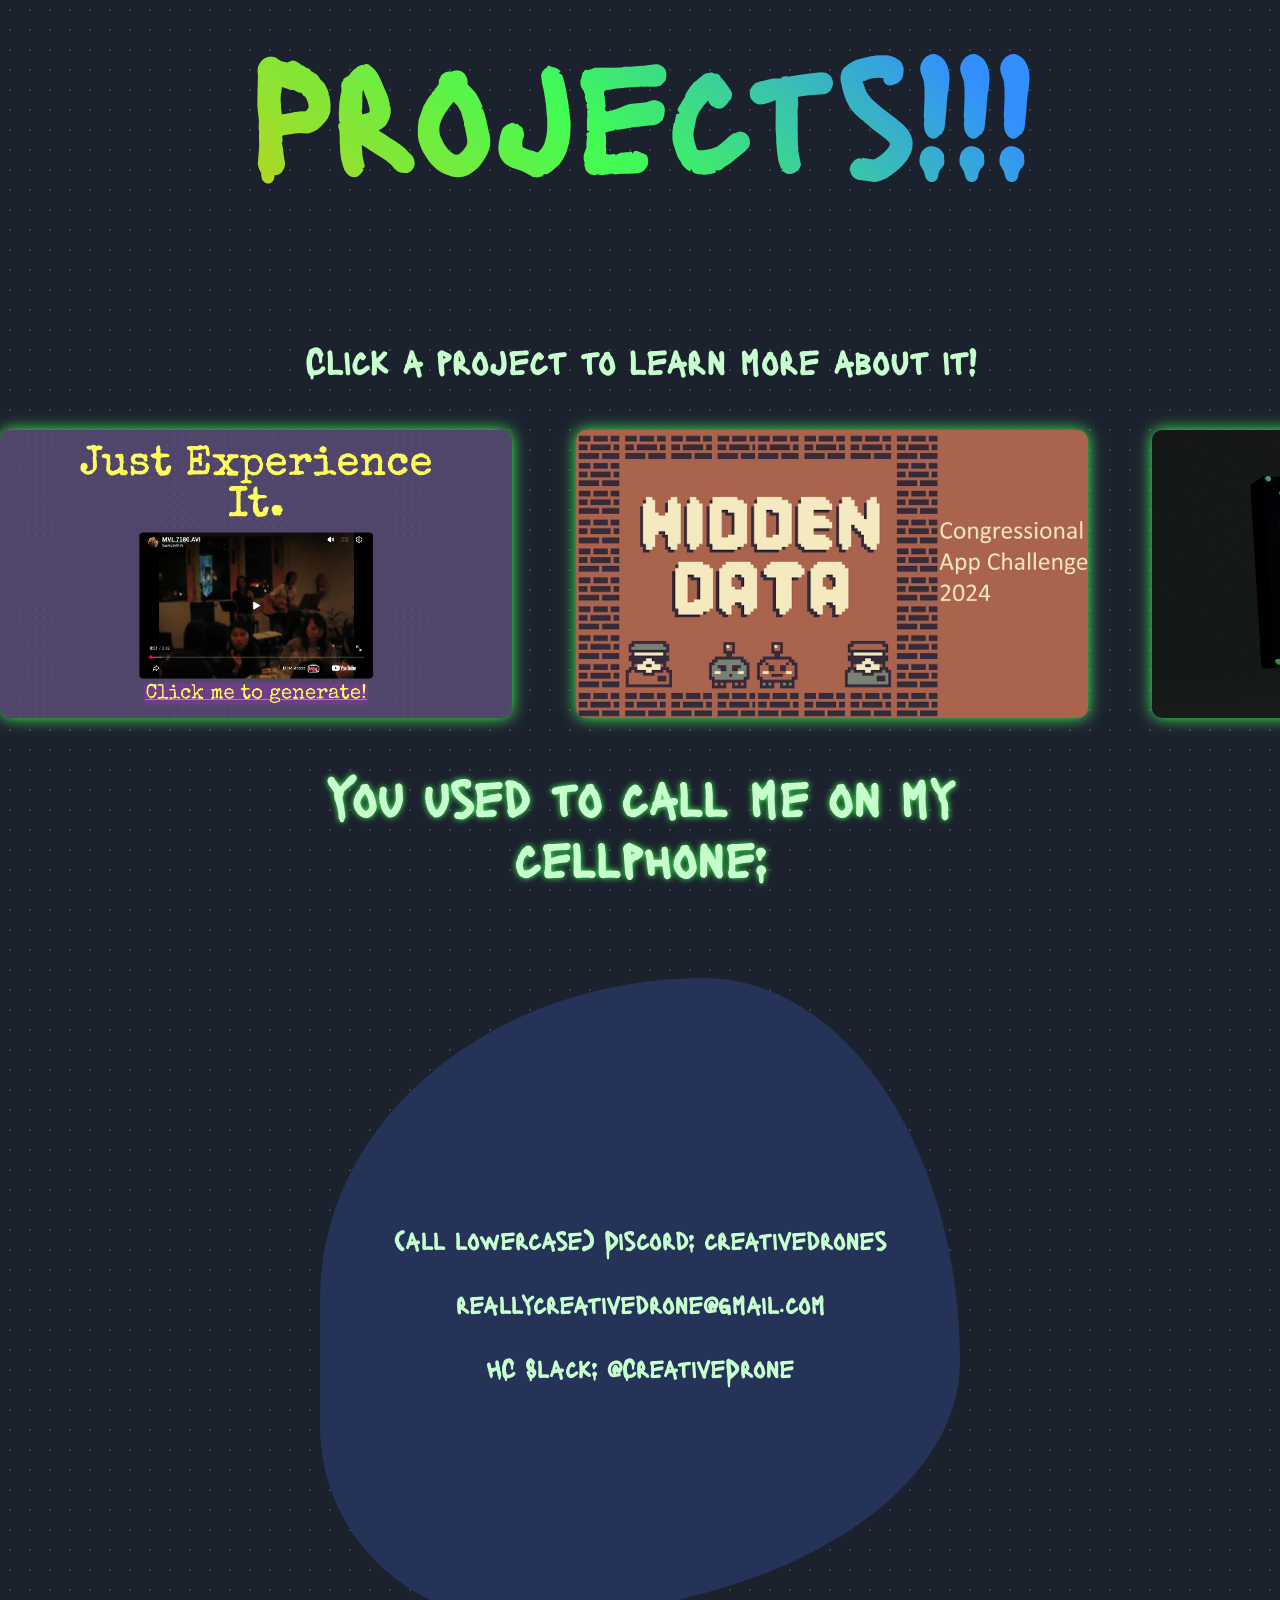
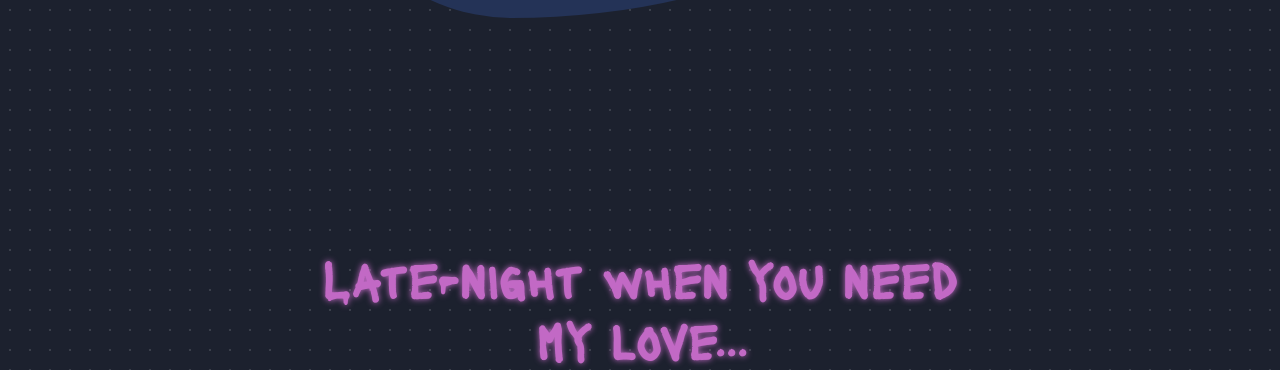
==== commit debf81b4: "started projects page" ====
--- a/index.html
+++ b/index.html
@@ -13,6 +13,7 @@
 	<body>
 		<img src="/assets/fpimg/wave1.svg" alt="wave1" id="wave3">
 		<img src="/assets/global/pfps/drone.png" alt="drone" id="drone">
+		<a href="projects.html" id="pnav"><h2 id="pnavtext">Projects</h2></a>
 		<div class="OnPage">
 			<h2>Hello, I'm</h2> 
 			<h2 id="Luke"> Luke.</h2>
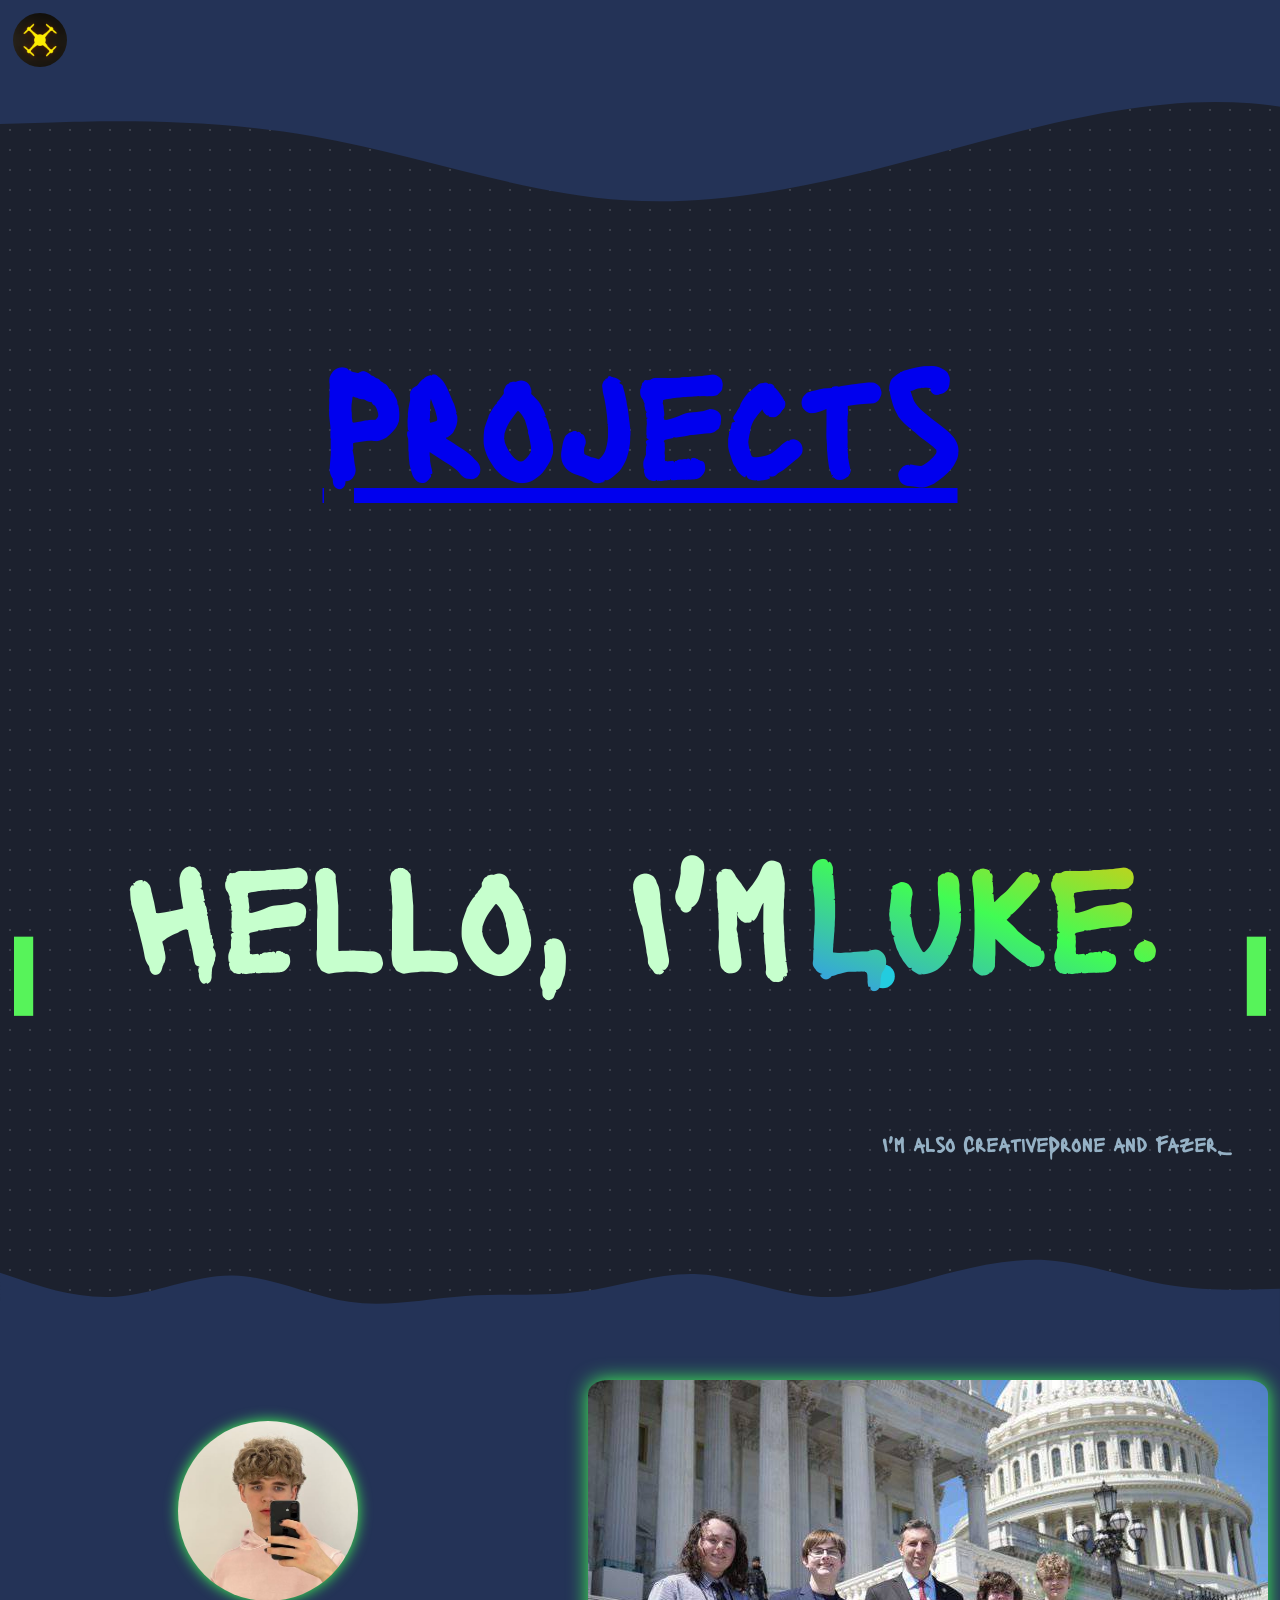
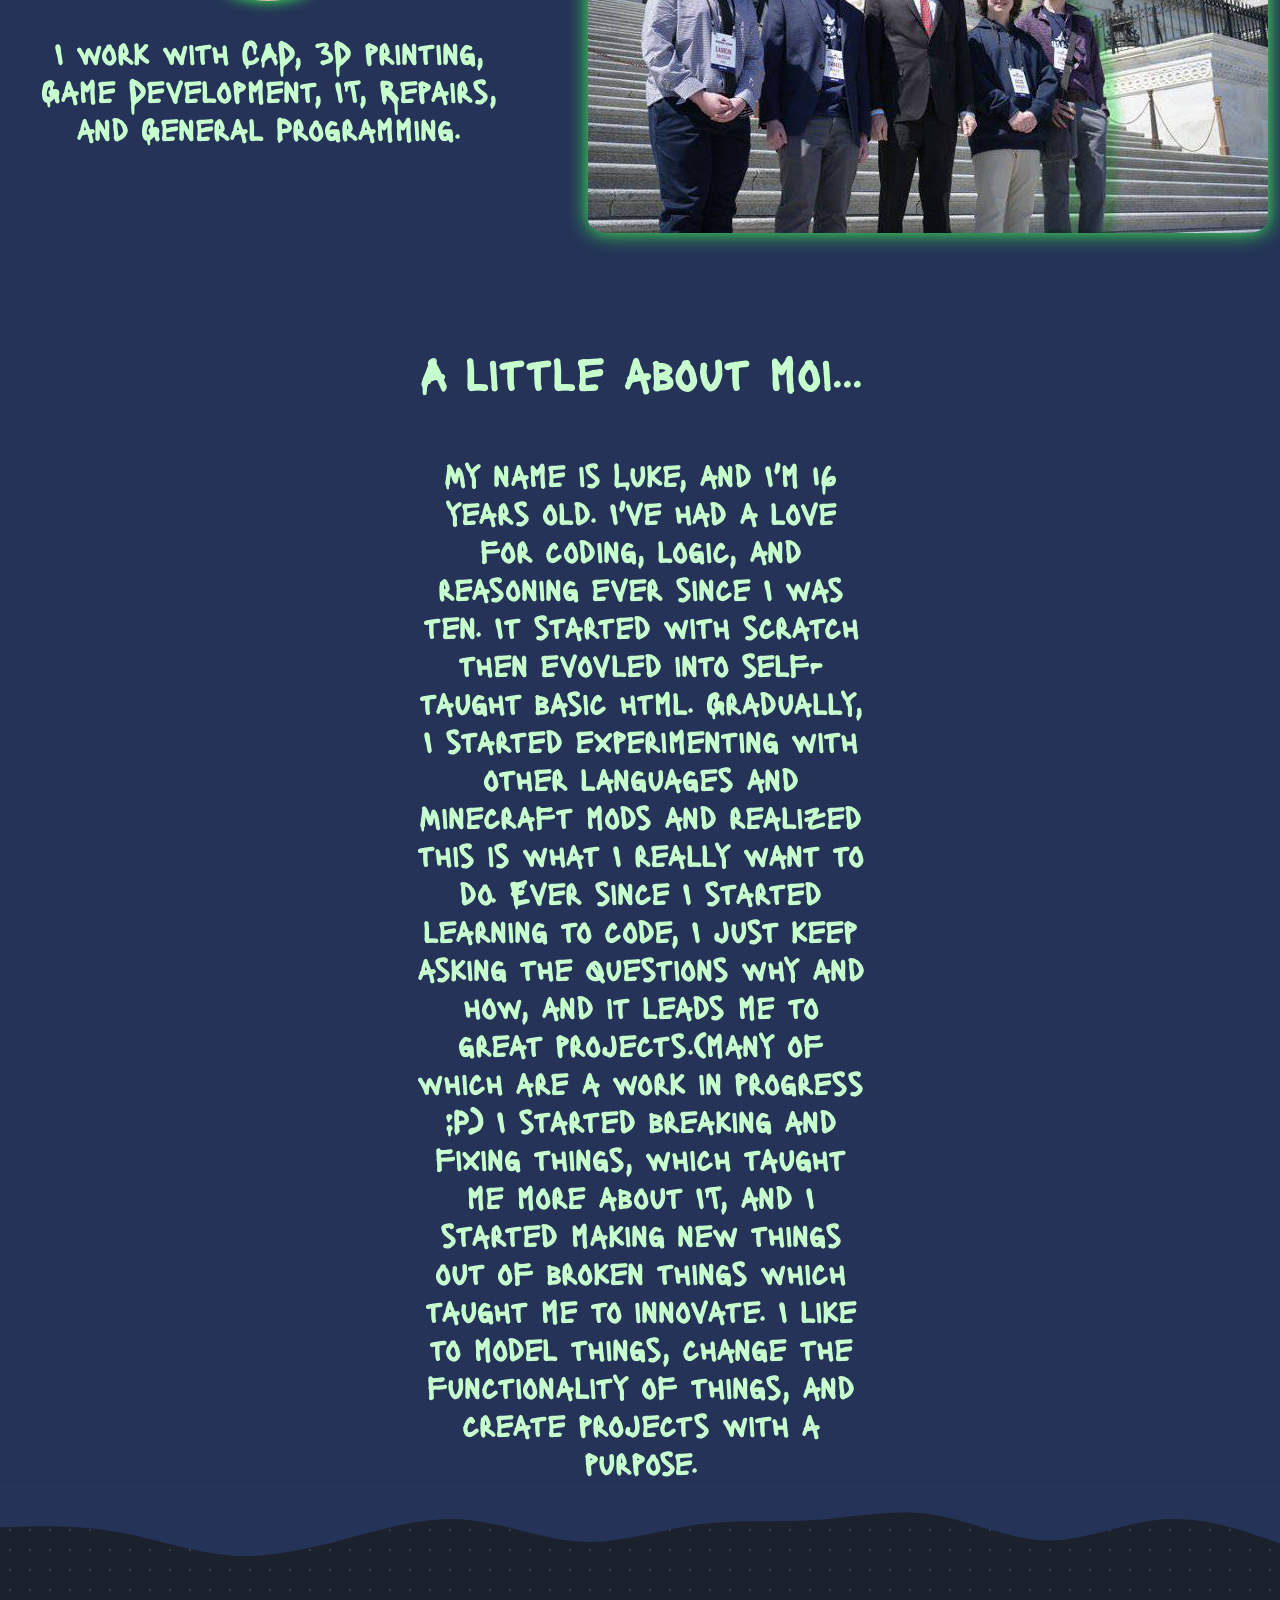
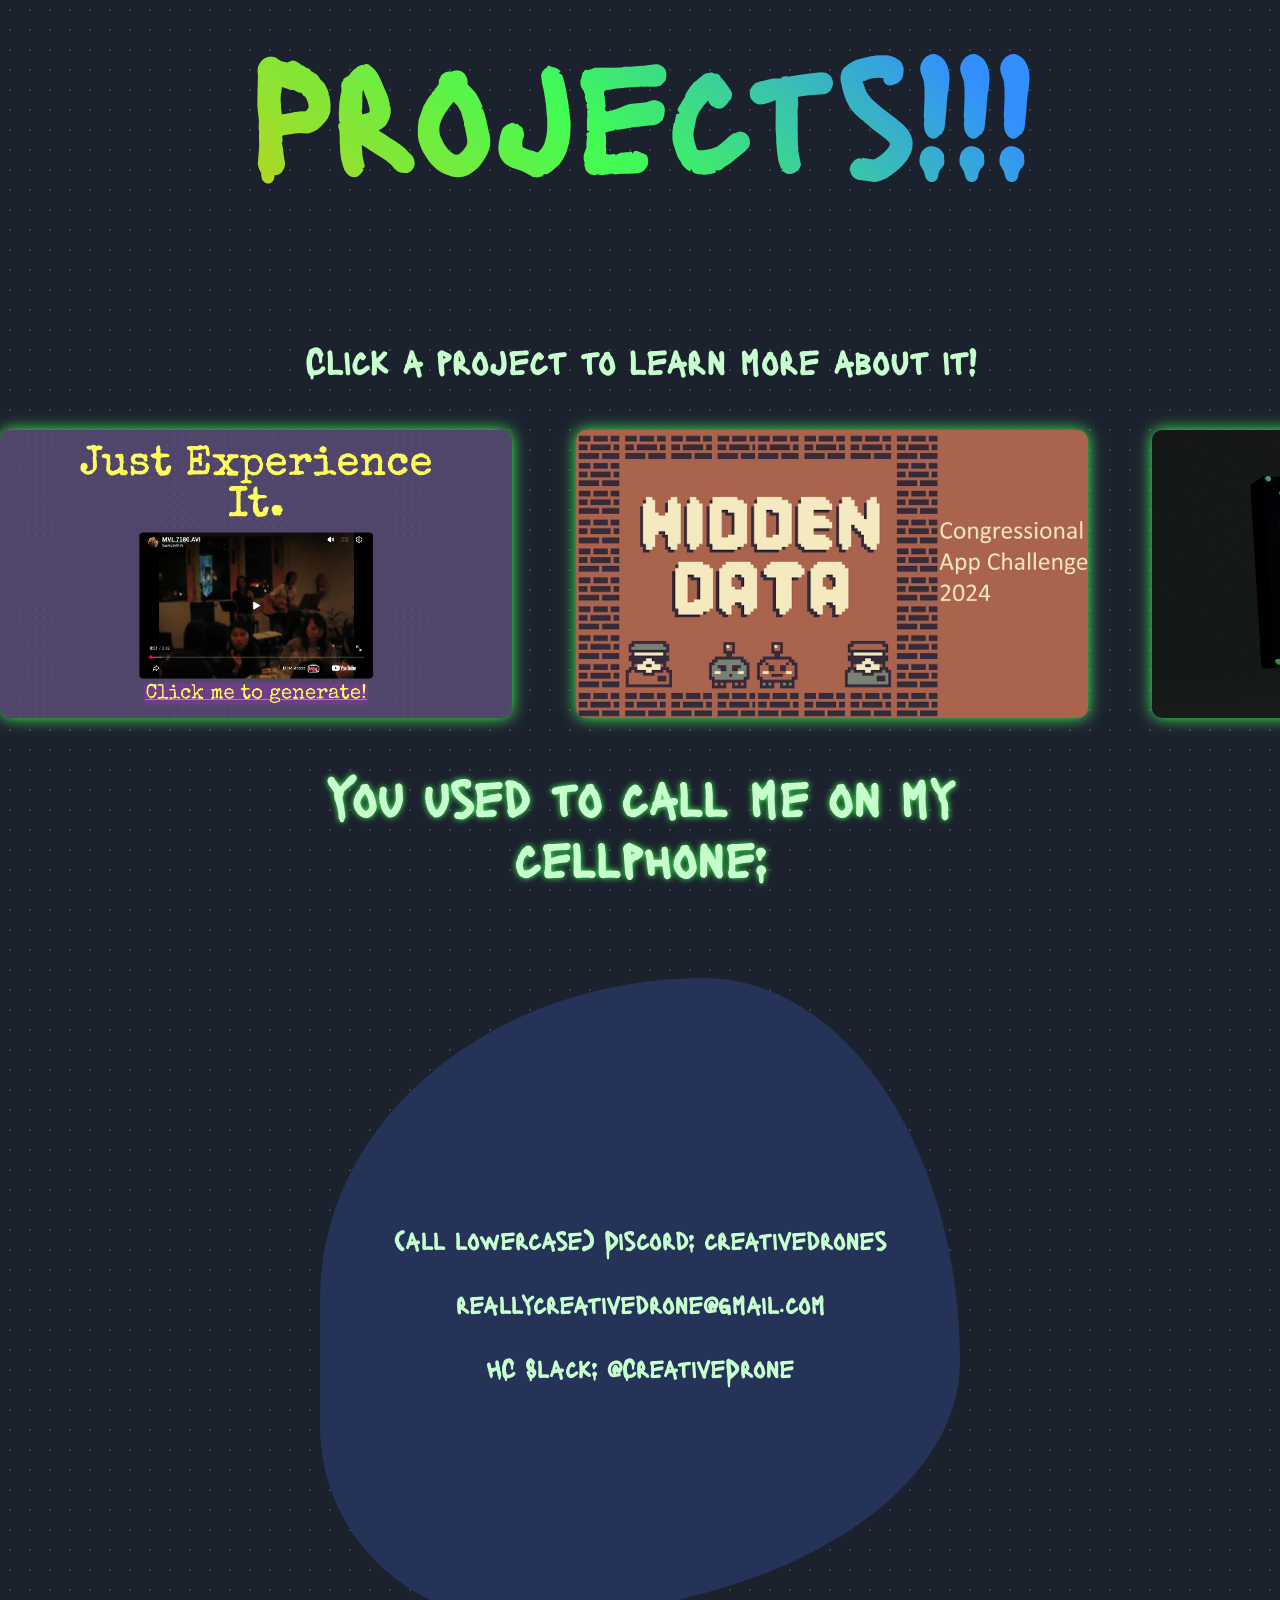
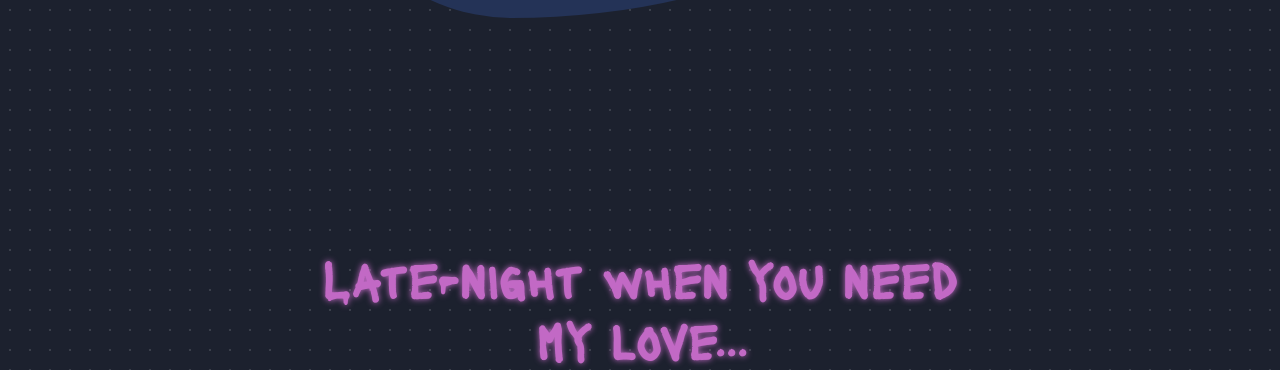
==== commit 435d79d8: "projects and nav done on desktop" ====
--- a/index.html
+++ b/index.html
@@ -11,10 +11,12 @@
 	</head>
 	
 	<body>
-		<img src="/assets/fpimg/wave1.svg" alt="wave1" id="wave3">
-		<img src="/assets/global/pfps/drone.png" alt="drone" id="drone">
-		<a href="projects.html" id="pnav"><h2 id="pnavtext">Projects</h2></a>
-		<div class="OnPage">
+		<nav>
+			<img src="/assets/fpimg/wave1.svg" alt="wave1" id="wave3">
+			<img src="/assets/global/pfps/drone.png" alt="drone" id="drone">
+			<a href="projects.html" id="pnav"><h2 id="pnavtext">Projects</h2></a>
+		</nav>
+			<div class="OnPage">
 			<h2>Hello, I'm</h2> 
 			<h2 id="Luke"> Luke.</h2>
 		</div>
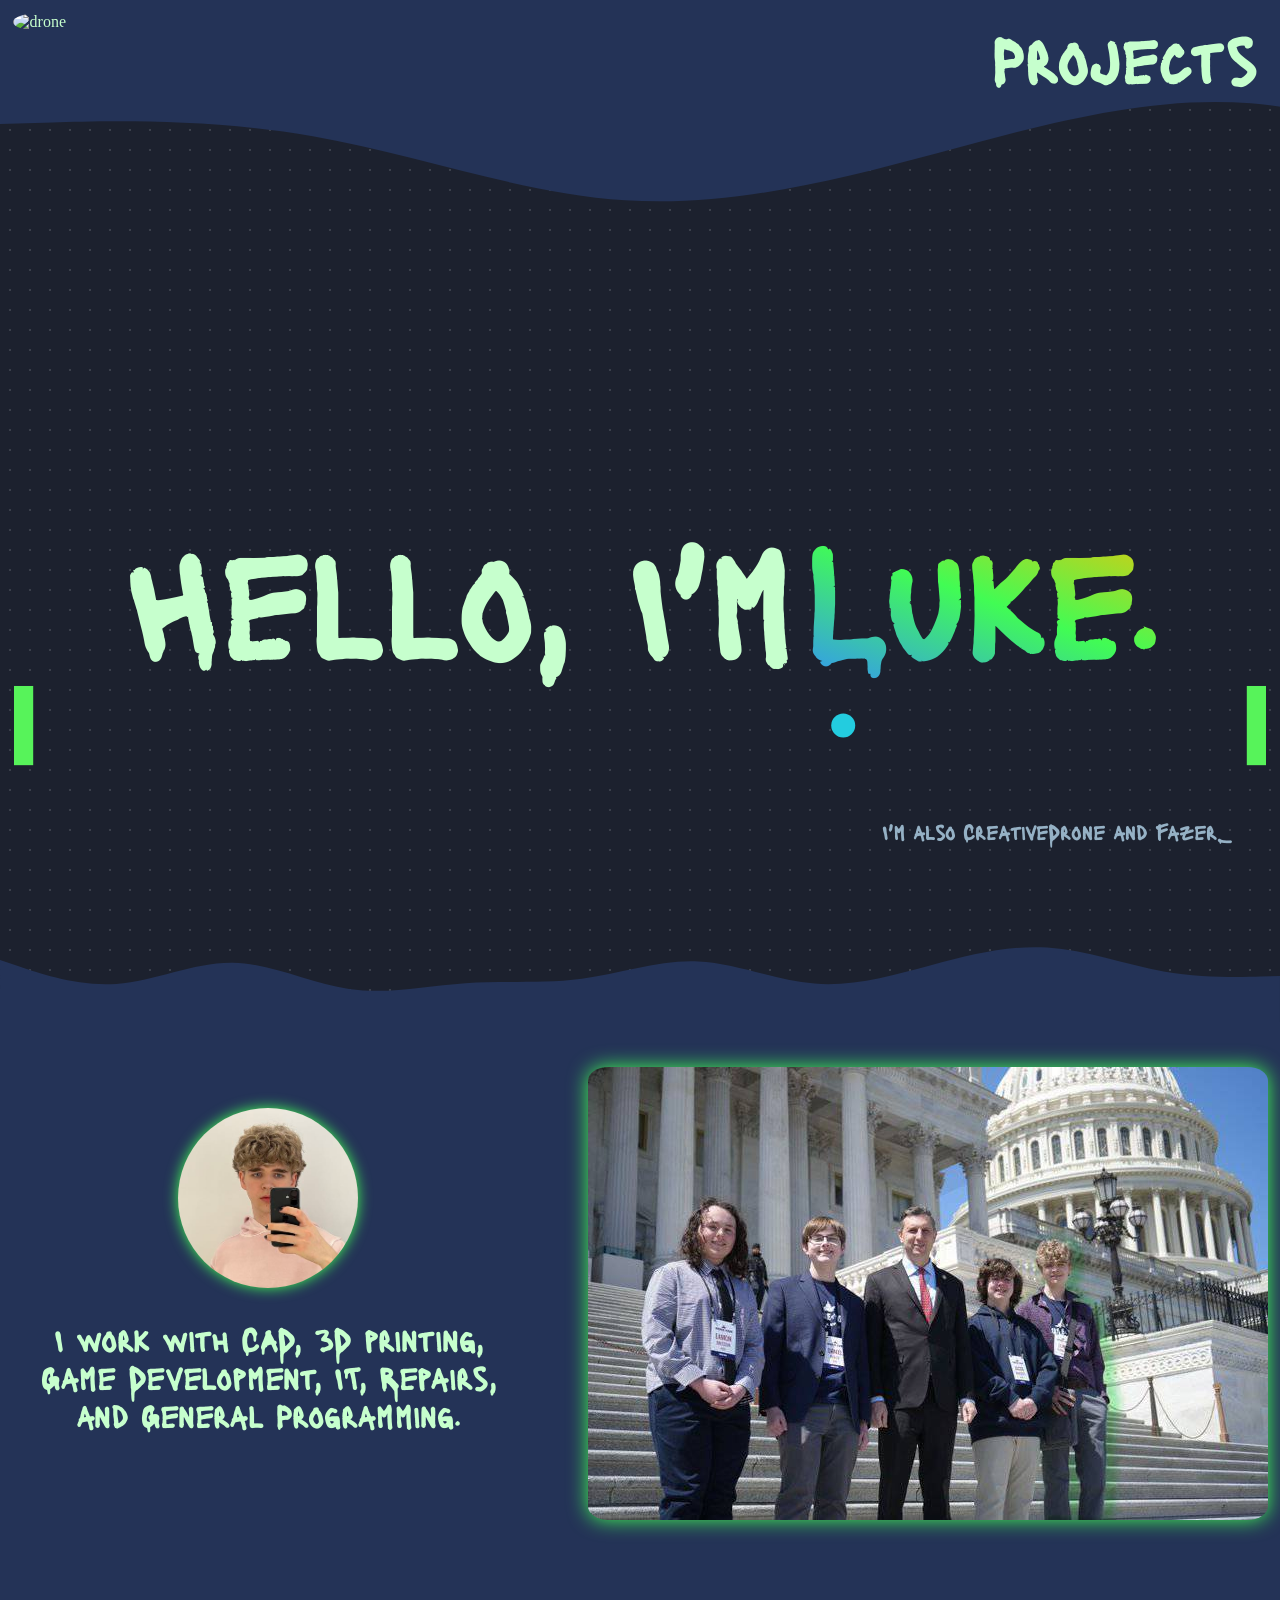
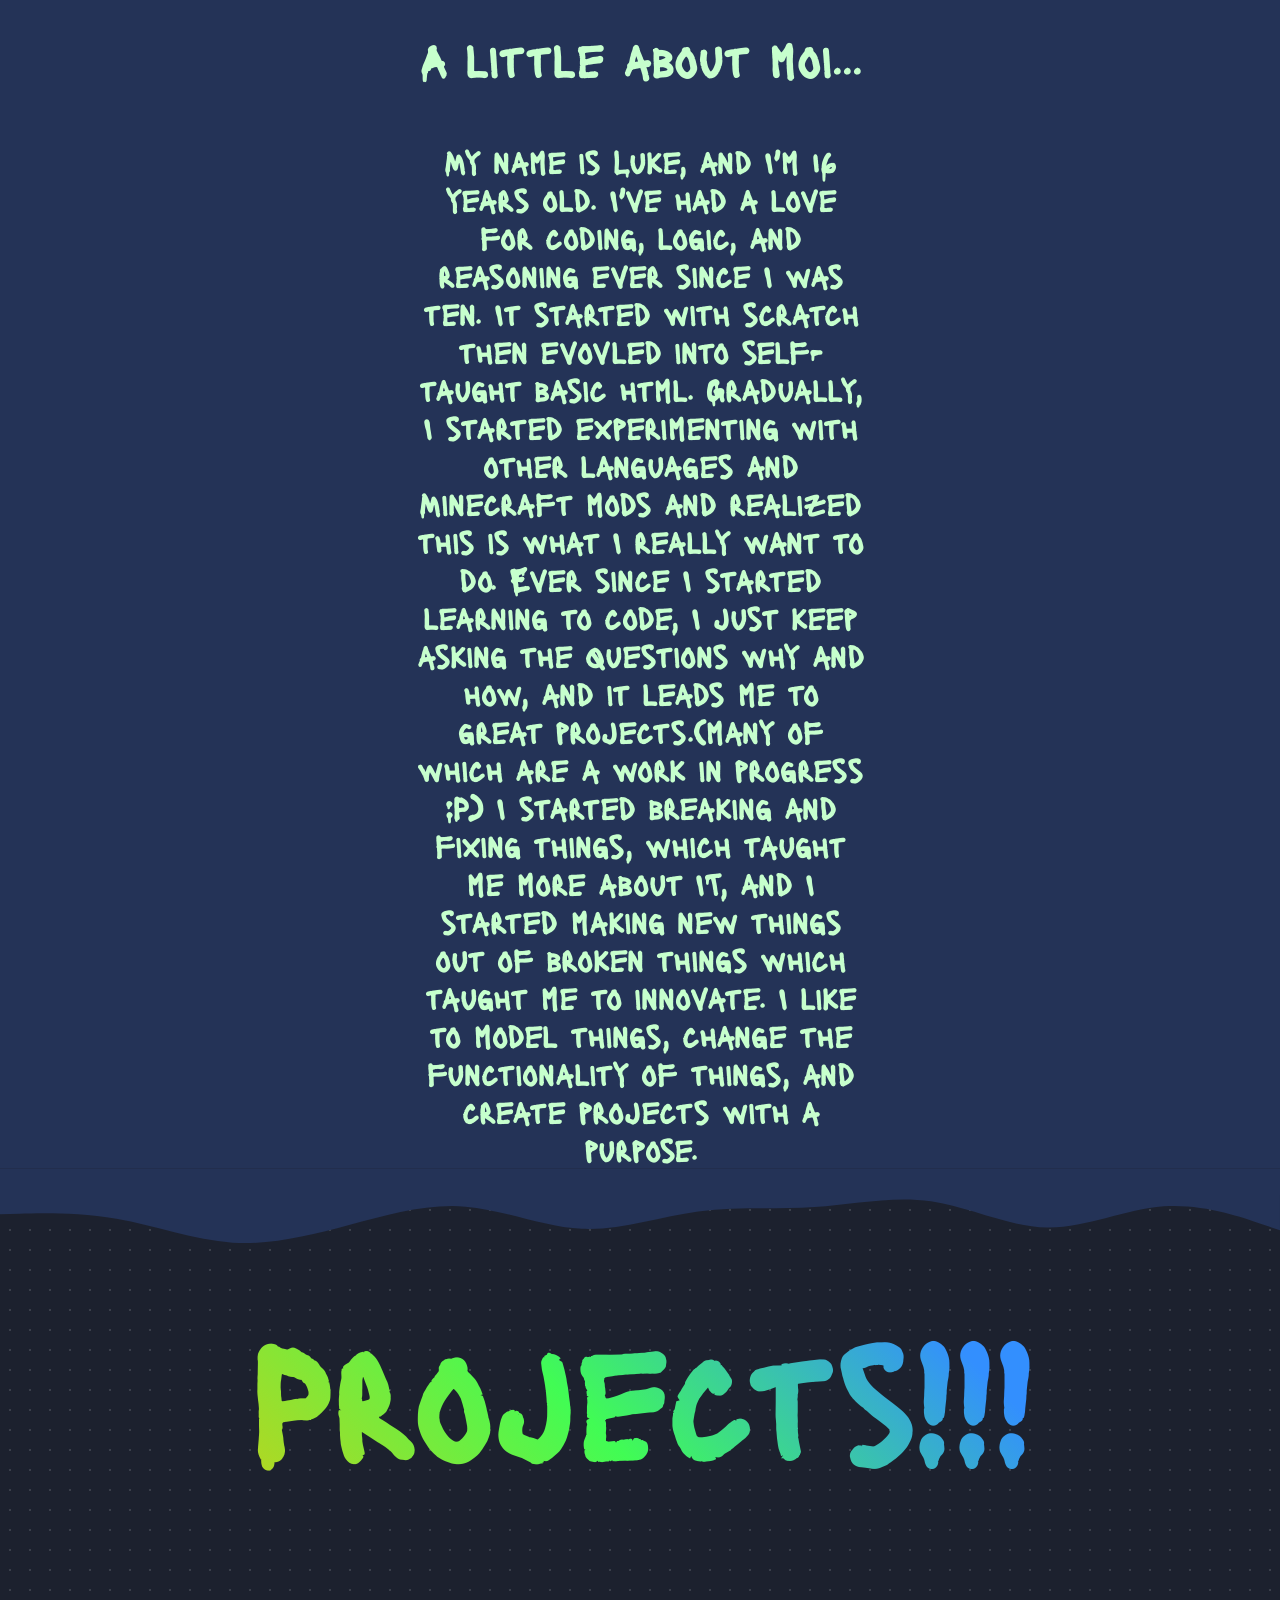
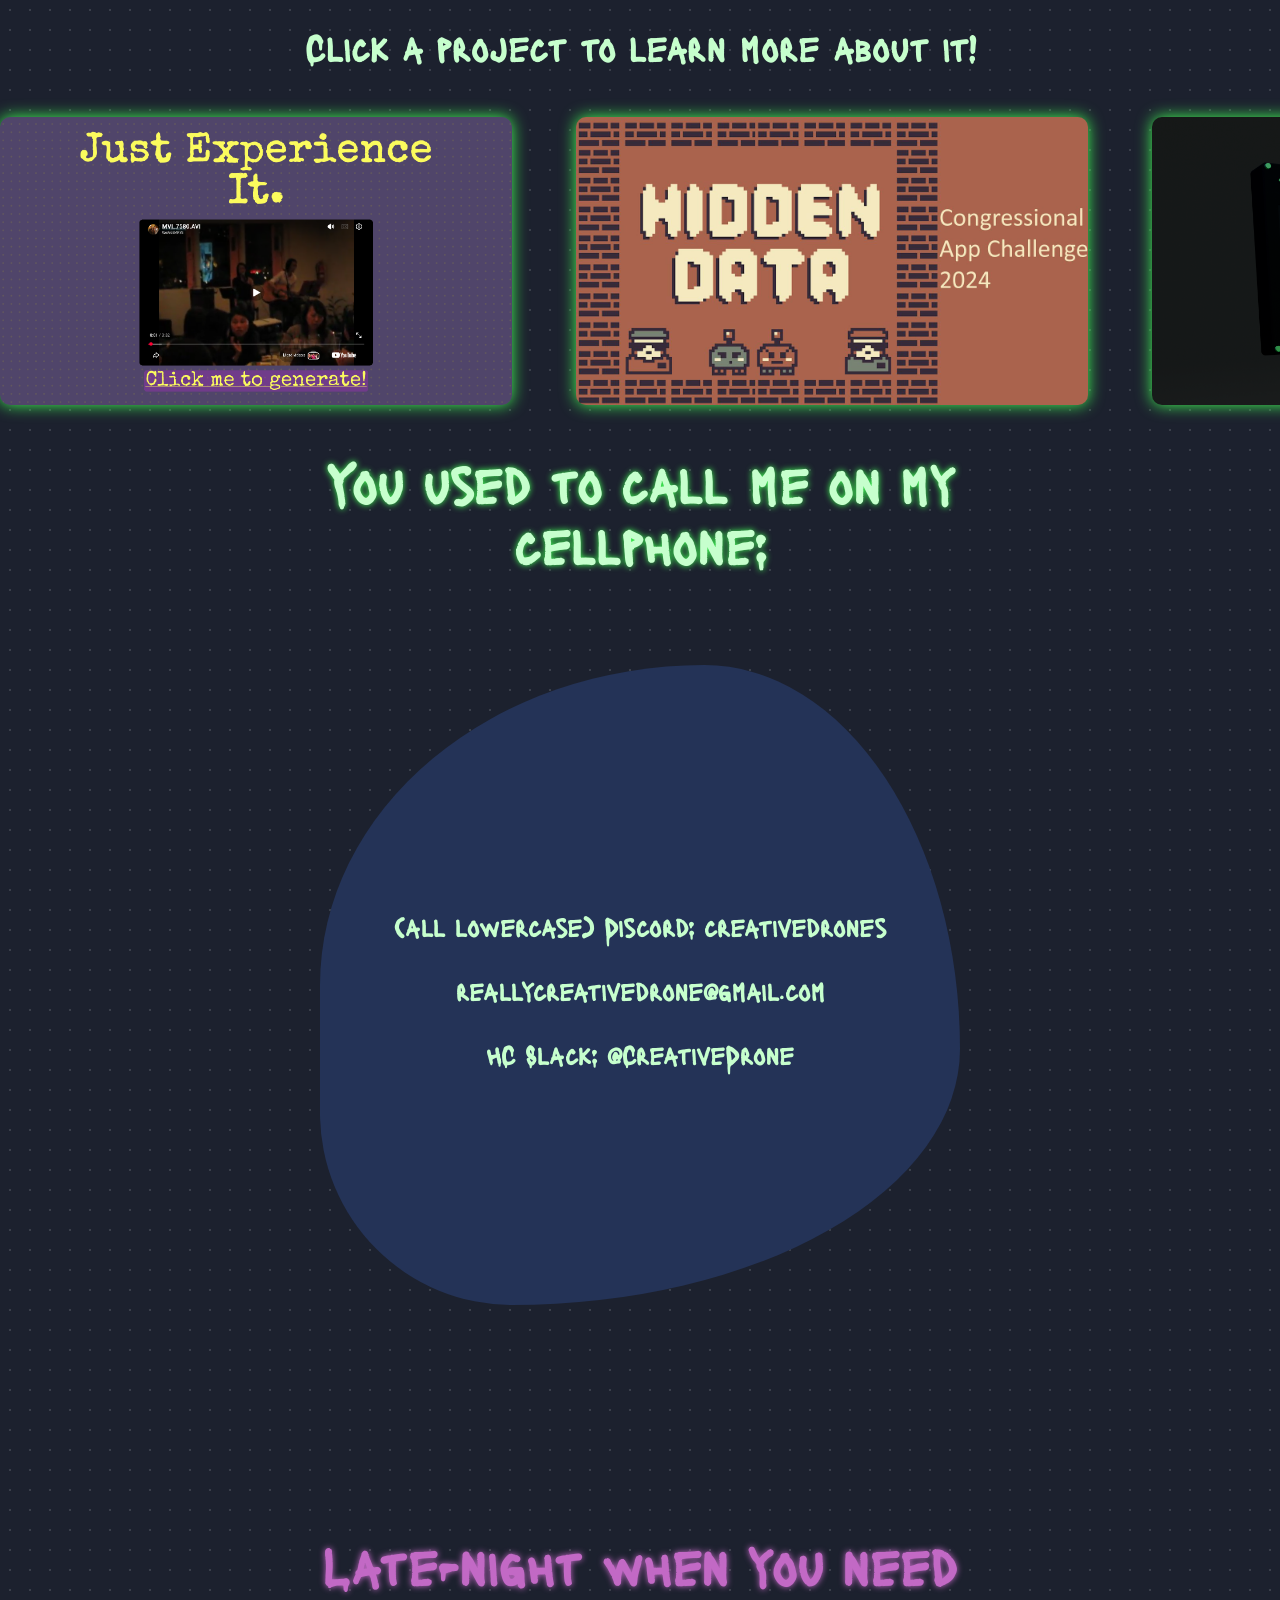
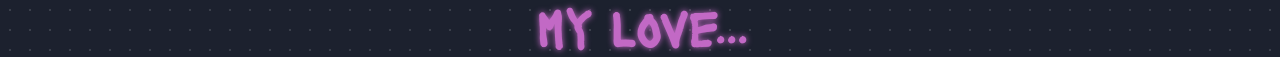
==== commit 2c79cbc6: "fix" ====
--- a/index.html
+++ b/index.html
@@ -12,8 +12,8 @@
 	
 	<body>
 		<nav>
-			<img src="/assets/fpimg/wave1.svg" alt="wave1" id="wave3">
-			<img src="/assets/global/pfps/drone.png" alt="drone" id="drone">
+			<img src="../assets/fpimg/wave1.svg" alt="wave1" id="wave3">
+			<img src=".assets/global/pfps/drone.png" alt="drone" id="drone">
 			<a href="projects.html" id="pnav"><h2 id="pnavtext">Projects</h2></a>
 		</nav>
 			<div class="OnPage">
@@ -21,13 +21,13 @@
 			<h2 id="Luke"> Luke.</h2>
 		</div>
 		<p>I'm also CreativeDrone and Fazer_</p>
-		<img src="/assets/fpimg/wave1.svg" alt="wave1" id="wave1">
+		<img src="./assets/fpimg/wave1.svg" alt="wave1" id="wave1">
 		<div class="bodybody">
 			<div class ="aboat">
-				<img src="/assets/global/pfps/face.png" alt="Fazer_" id="pfp1">
+				<img src="./assets/global/pfps/face.png" alt="Fazer_" id="pfp1">
 				<h3>I work with CAD, 3D printing, Game Development, IT, Repairs, and General Programming. </h3>
 			</div>
-			<img src="/assets/fpimg/CV.jpg" alt="CV" id="cv">
+			<img src="./assets/fpimg/CV.jpg" alt="CV" id="cv">
 		</div>
 		<div class="underaboat">
 			<h3 id="aboataboat">A little about moi...</h3>
@@ -44,7 +44,7 @@
 				I like to model things, change the functionality of things, and create projects with a purpose.
 			</p>
 		</div>
-		<img src="/assets/fpimg/wave1.svg" alt="wave1" id="wave2">
+		<img src="./assets/fpimg/wave1.svg" alt="wave1" id="wave2">
 		<h2 class="titlecan">Projects!!!</h2>
 		<p id="moreaboatit">Click a project to learn more about it!</p>
 
@@ -56,18 +56,18 @@
 
 
 			<div class="project" id="1">
-				<a href="https://jeit.hackclub.app/" target="_blank"><img src="/assets/projectthumbs/jeit.png" alt="project thumbnail"></a>
+				<a href="https://jeit.hackclub.app/" target="_blank"><img src="./assets/projectthumbs/jeit.png" alt="project thumbnail"></a>
 			</div>
 
 			<div class="project" id="2">
-				<a href="https://www.congressionalappchallenge.us/24-RI02/" target="_blank"><img src="/assets/projectthumbs/CAC.jpg" alt="project thumbnail"></a>
+				<a href="https://www.congressionalappchallenge.us/24-RI02/" target="_blank"><img src="./assets/projectthumbs/CAC.jpg" alt="project thumbnail"></a>
 			</div>
 
 			<div class="project" id="3">
-				<a href="https://github.com/vintwon/CyberKeeb" target="_blank"><img src="/assets/projectthumbs/cyberkeeb.png" alt="project thumbnail"></a>
+				<a href="https://github.com/vintwon/CyberKeeb" target="_blank"><img src="./assets/projectthumbs/cyberkeeb.png" alt="project thumbnail"></a>
 			</div>
 			<div class="project" id="4">
-				<a href="https://github.com/fazer-dev" target="_blank"><img src="assets/projectthumbs/github.png" alt="github"></a>
+				<a href="https://github.com/fazer-dev" target="_blank"><img src="./assets/projectthumbs/github.png" alt="github"></a>
 			</div>
 		</div>
 
@@ -83,7 +83,7 @@
 			</div>
 		</div>
 		<h2 id="cellphone2">Late-night when you need my love...</h2>
-		<script src="/js/pong.js"></script>
-		<script src="/js/carousell.js"></script>
+		<script src="./js/pong.js"></script>
+		<script src="./js/carousell.js"></script>
 	</body> 
 </html>
--- a/style.css
+++ b/style.css
@@ -367,7 +367,36 @@
 
 }
 
+
+#pnav{
+    position: absolute;
+    top: 1rem;
+    right: 1rem;
+    z-index: 60;
+    text-decoration: none;
+}
+
+#pnav h2{
+    margin: 0;
+    padding: 0.25rem 0.5rem;
+    font-size: 4rem;
+    font-family: var(--font-family-main);
+    color: var(--text-color-regular);
+    background: transparent;
+    background-clip: initial;
+    -webkit-text-fill-color: initial;
+}
+
 @media (max-width: 600px) {
+
+        #wave3 {
+            margin-bottom: -60vh;
+        }
+
+        #drone {
+            width: 10vh;
+            margin: 3vh;
+        }
 
         html {
         overflow-x: hidden;
@@ -482,5 +511,10 @@
         width: 80vw;
 
     }
-}
-
+
+    #pnav h2{
+        font-size:3rem;
+    }
+
+}
+
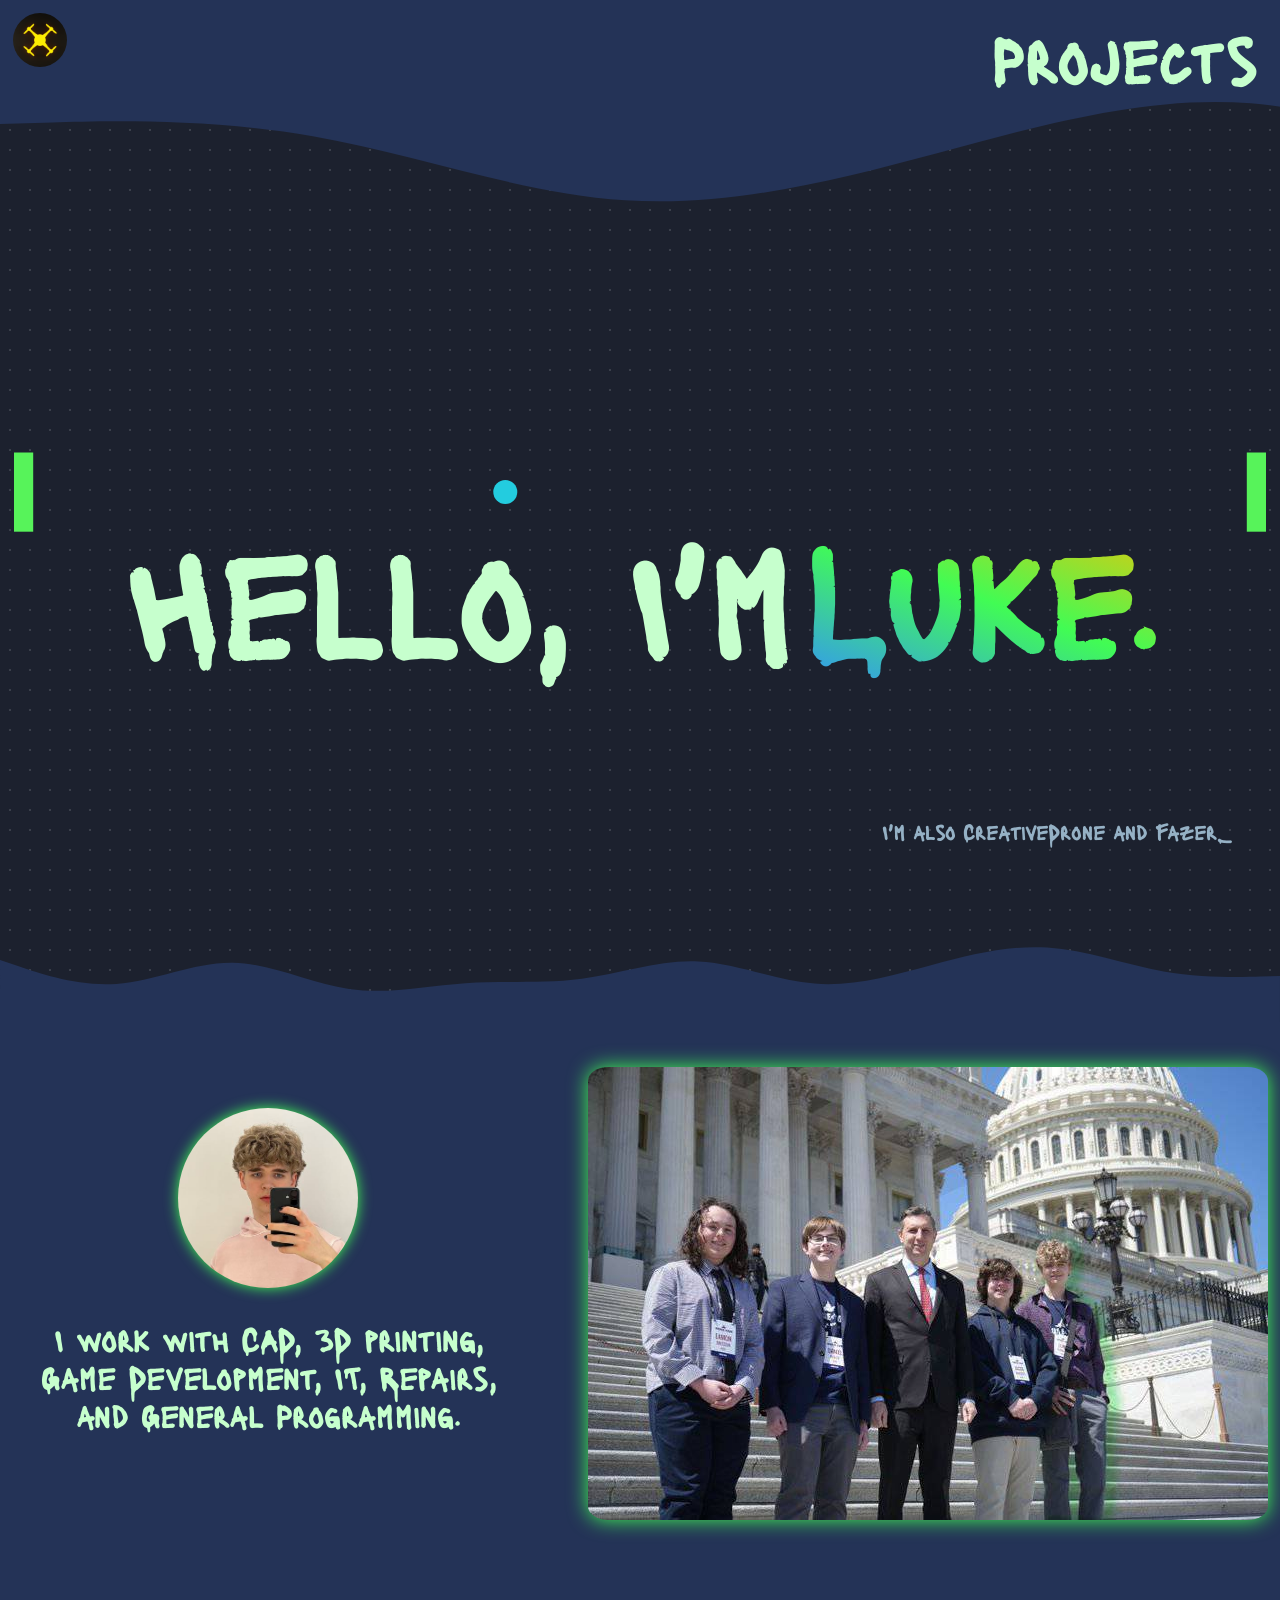
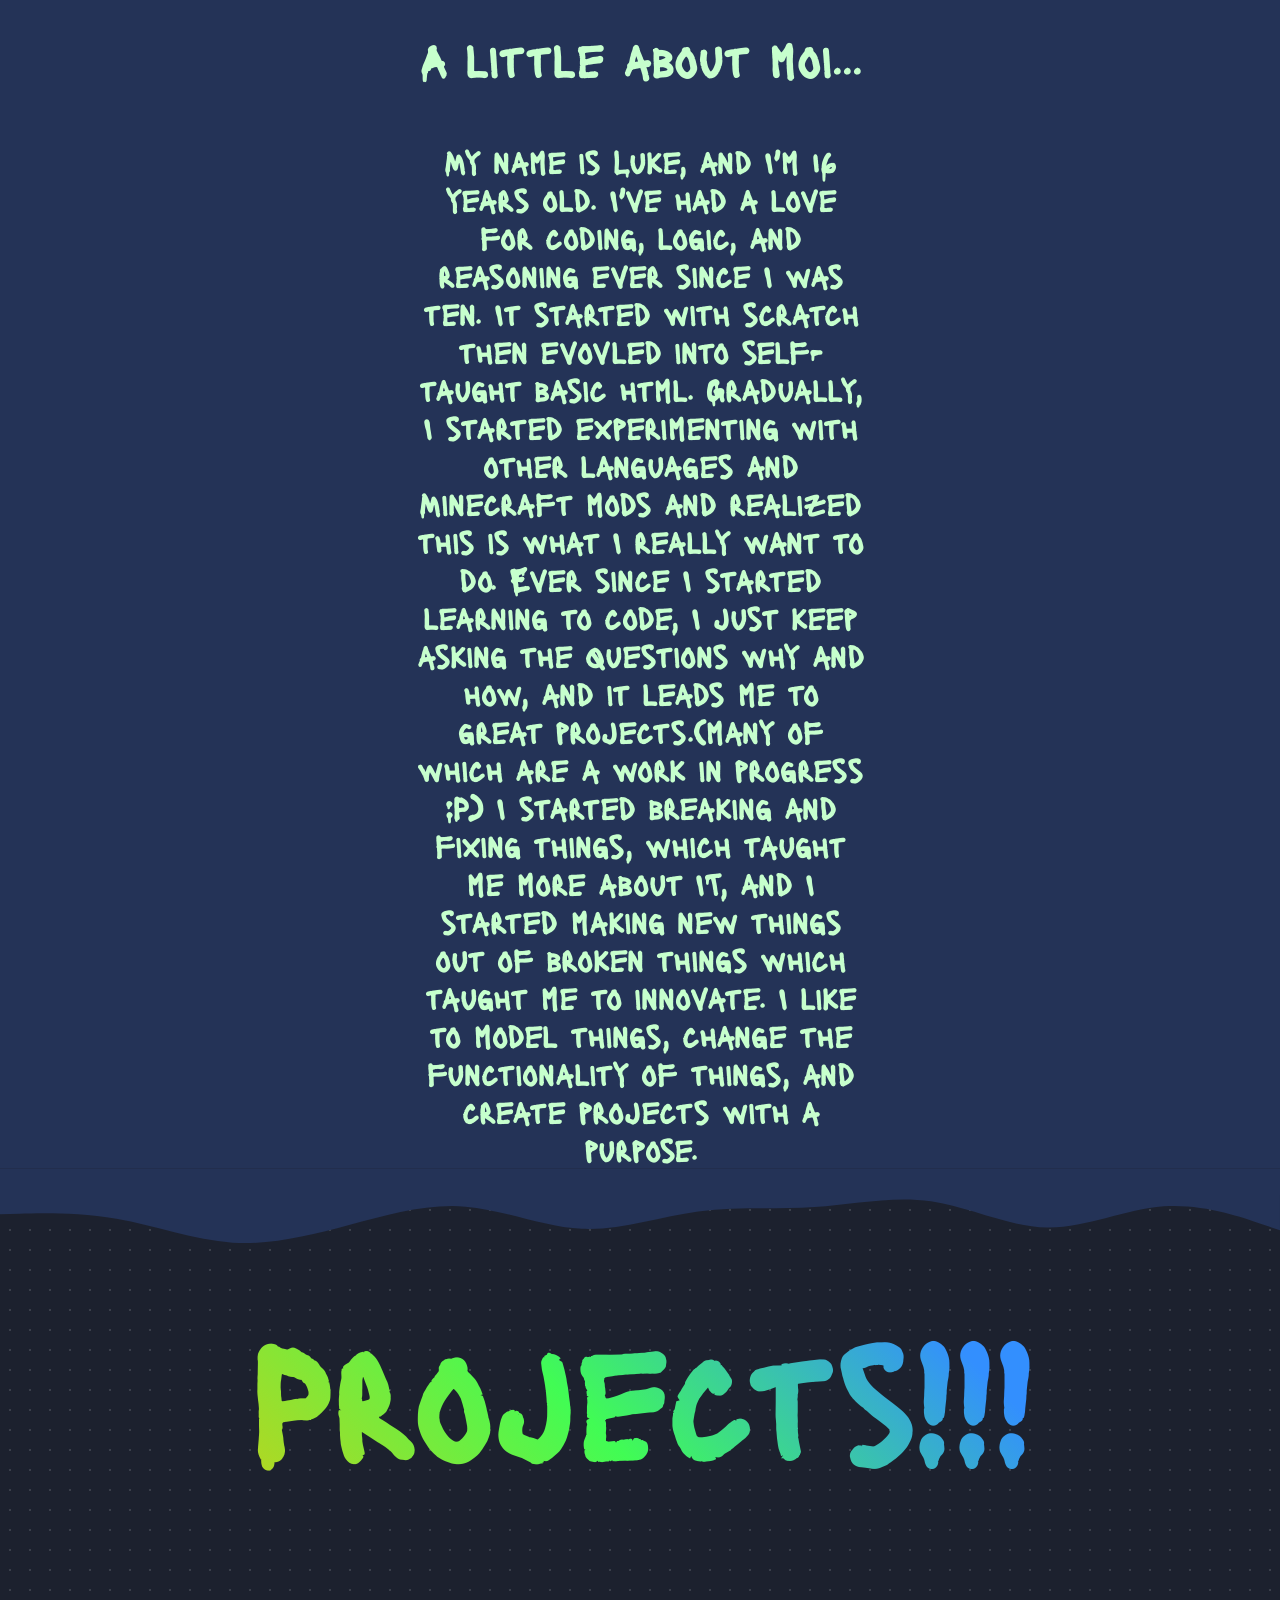
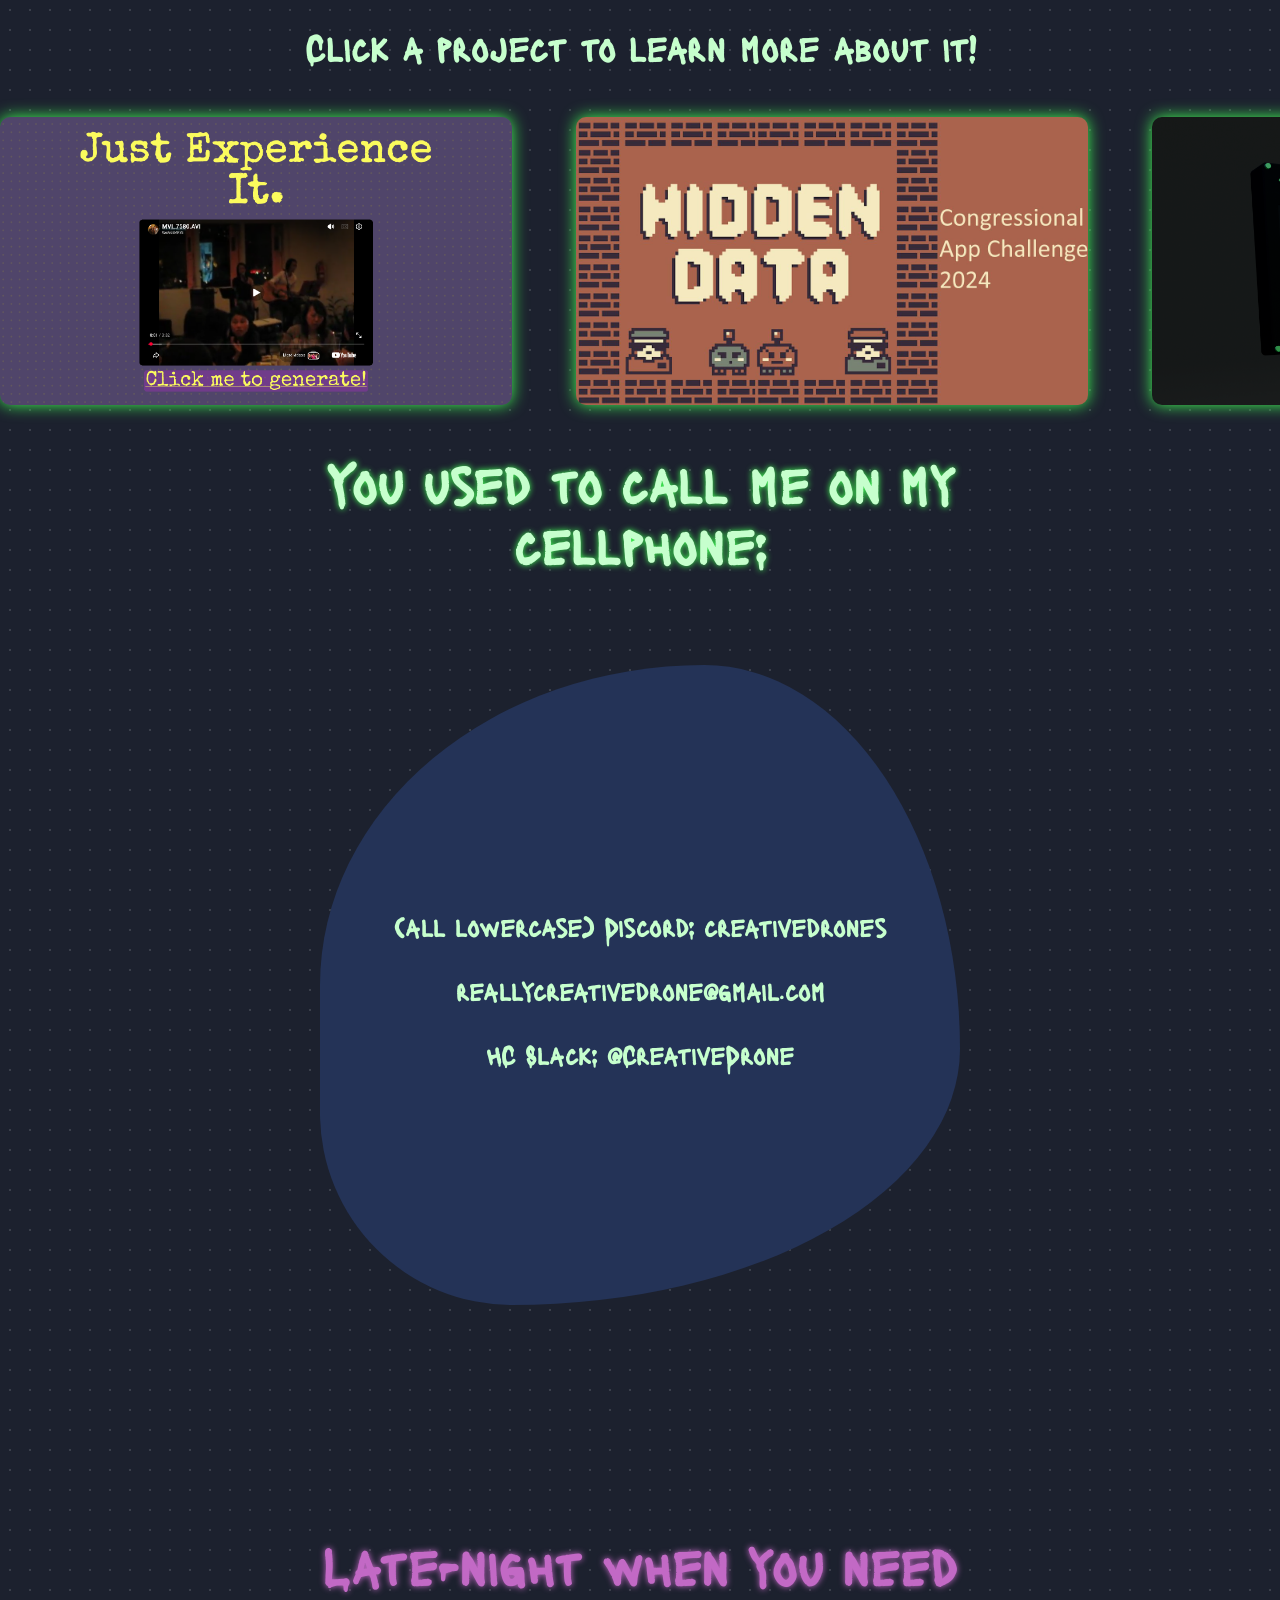
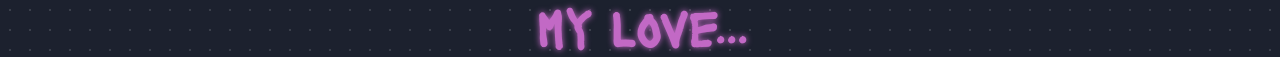
==== commit 45cf9391: "fewfwefwe" ====
--- a/index.html
+++ b/index.html
@@ -12,8 +12,8 @@
 	
 	<body>
 		<nav>
-			<img src="../assets/fpimg/wave1.svg" alt="wave1" id="wave3">
-			<img src=".assets/global/pfps/drone.png" alt="drone" id="drone">
+			<img src="./assets/fpimg/wave1.svg" alt="wave1" id="wave3">
+			<img src="./assets/global/pfps/drone.png" alt="drone" id="drone">
 			<a href="projects.html" id="pnav"><h2 id="pnavtext">Projects</h2></a>
 		</nav>
 			<div class="OnPage">
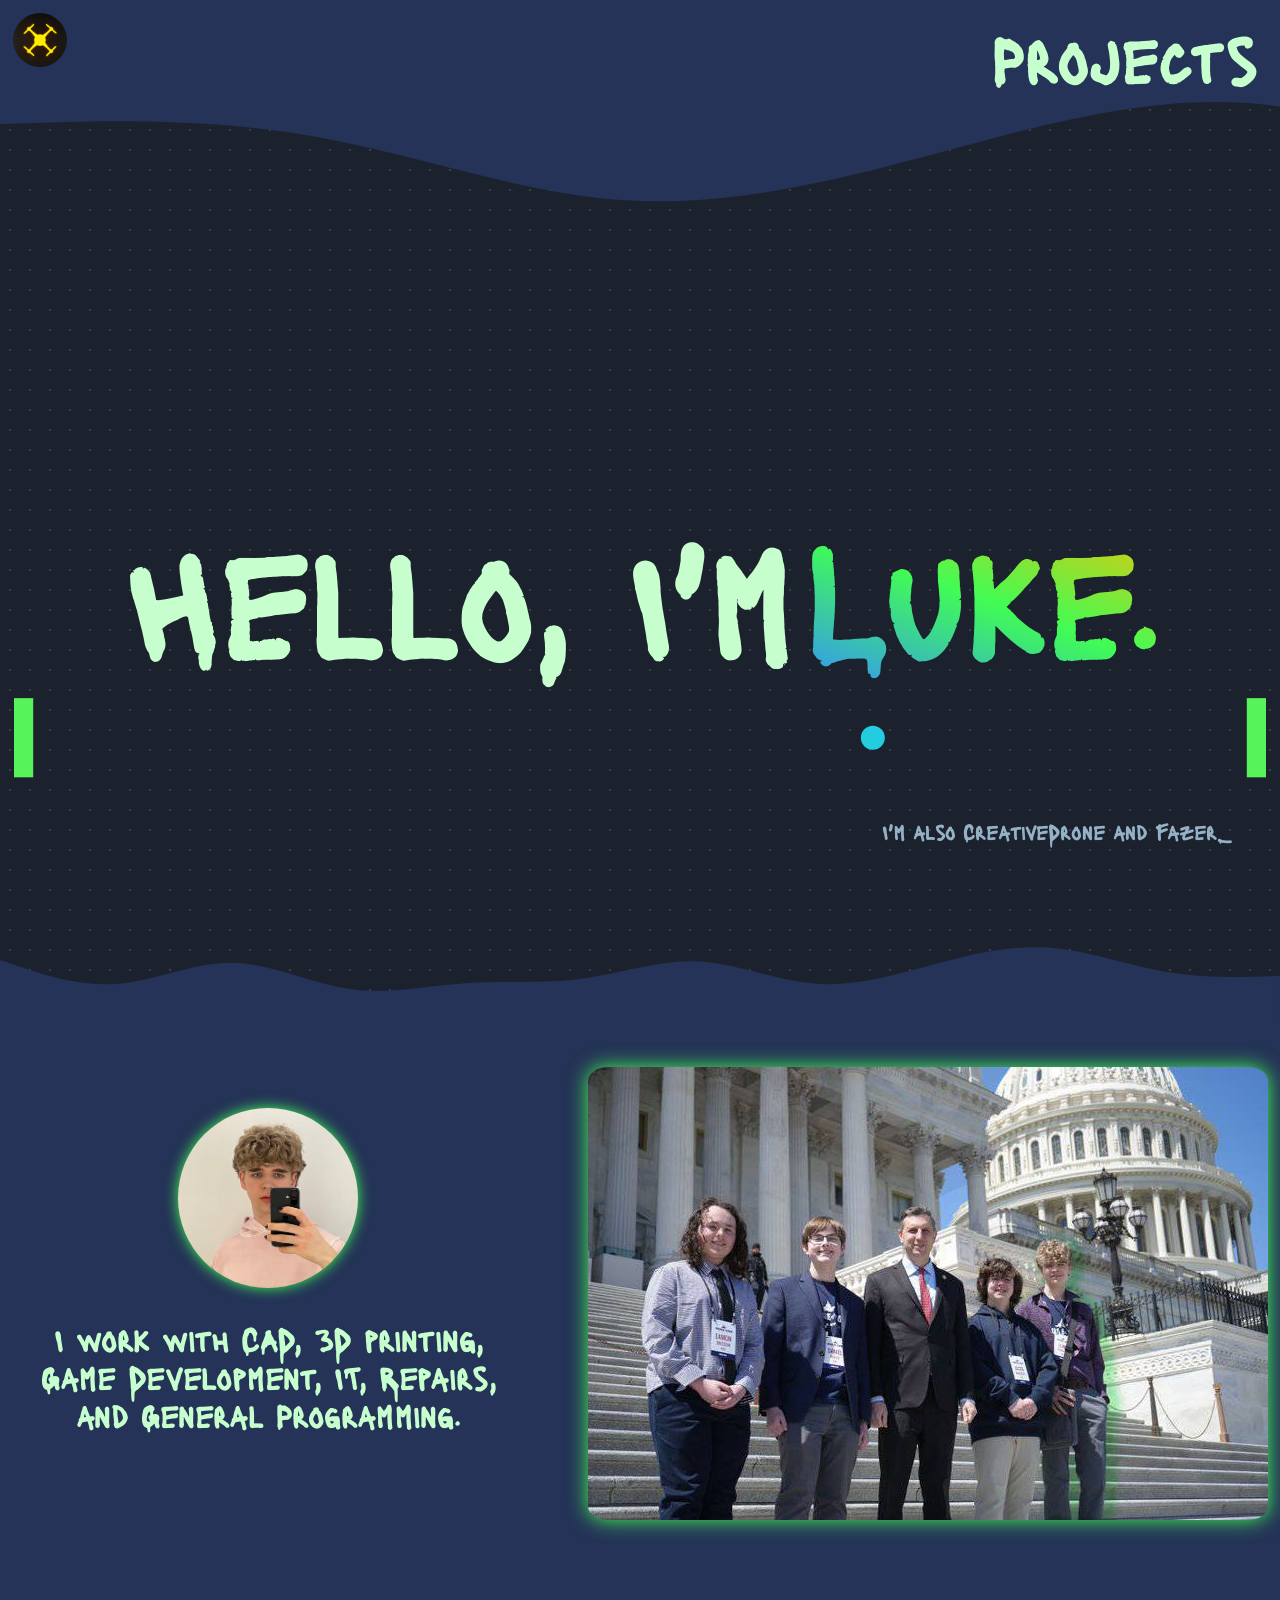
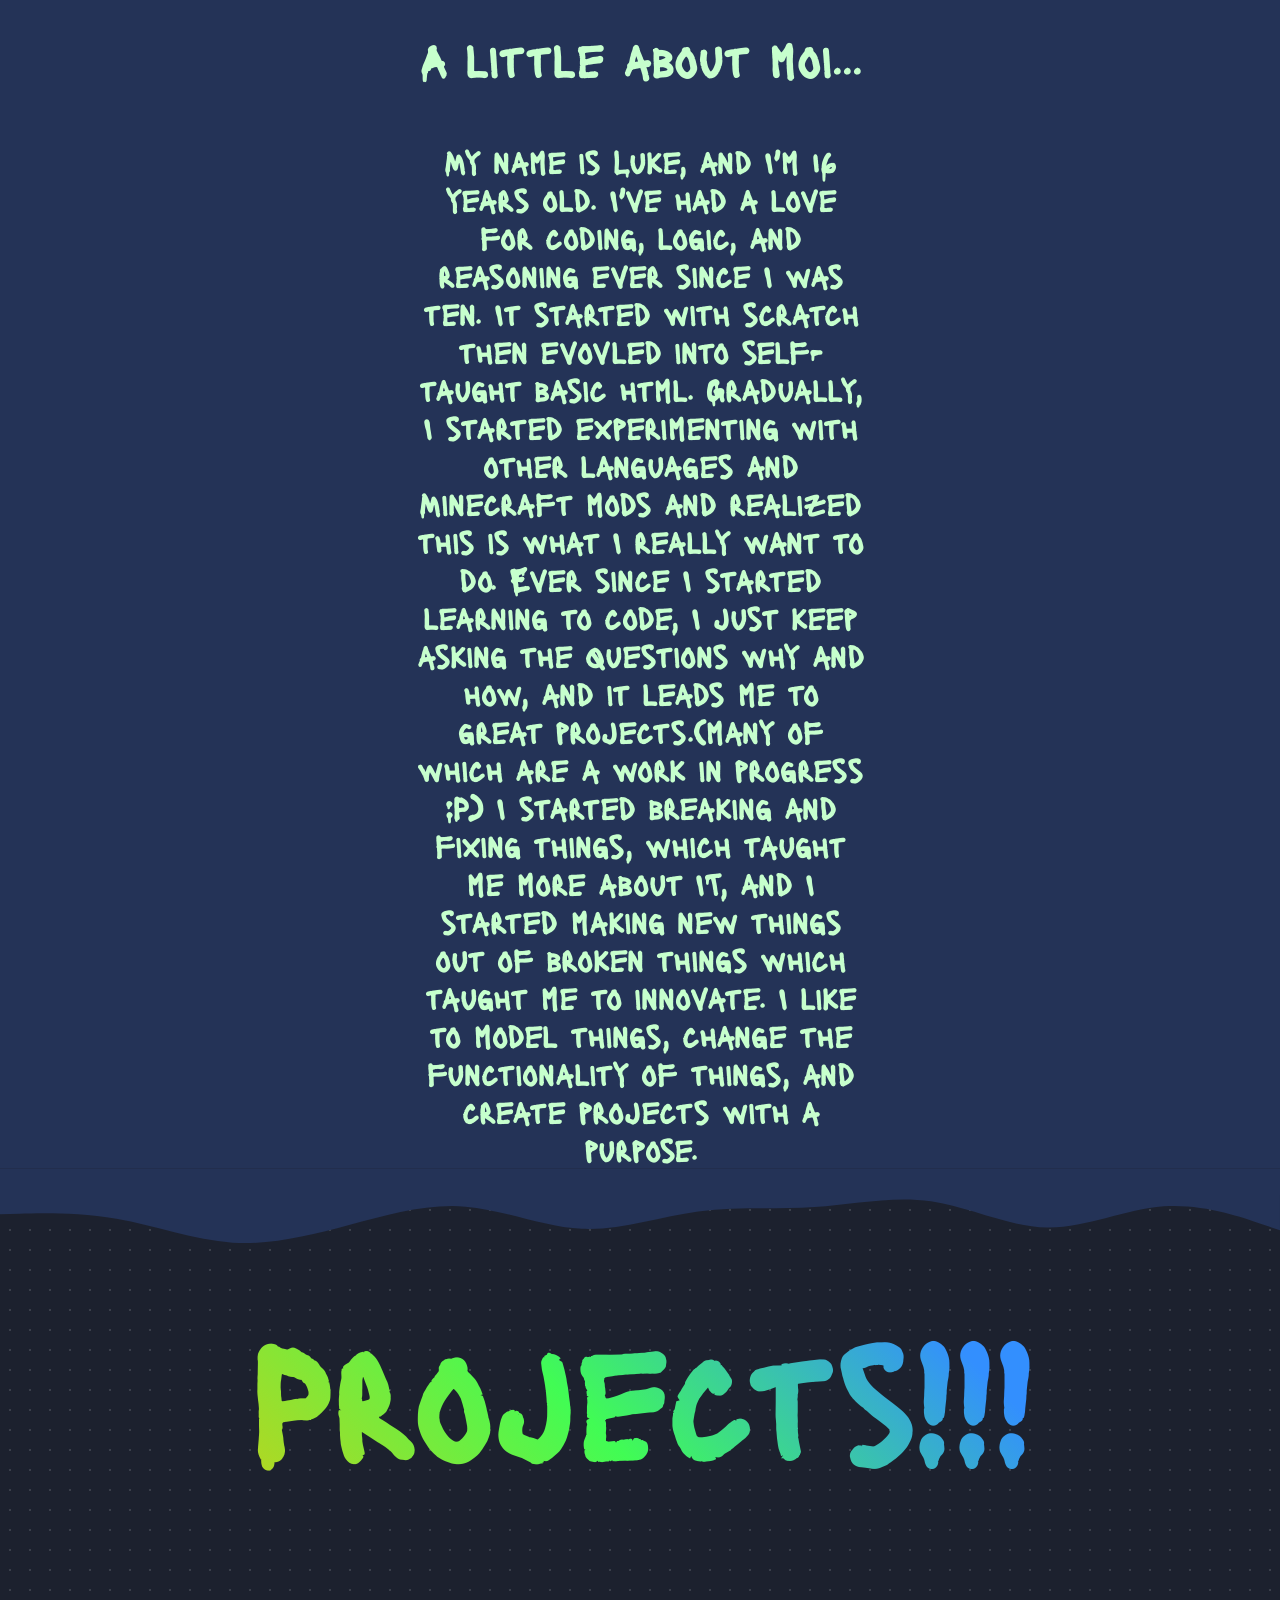
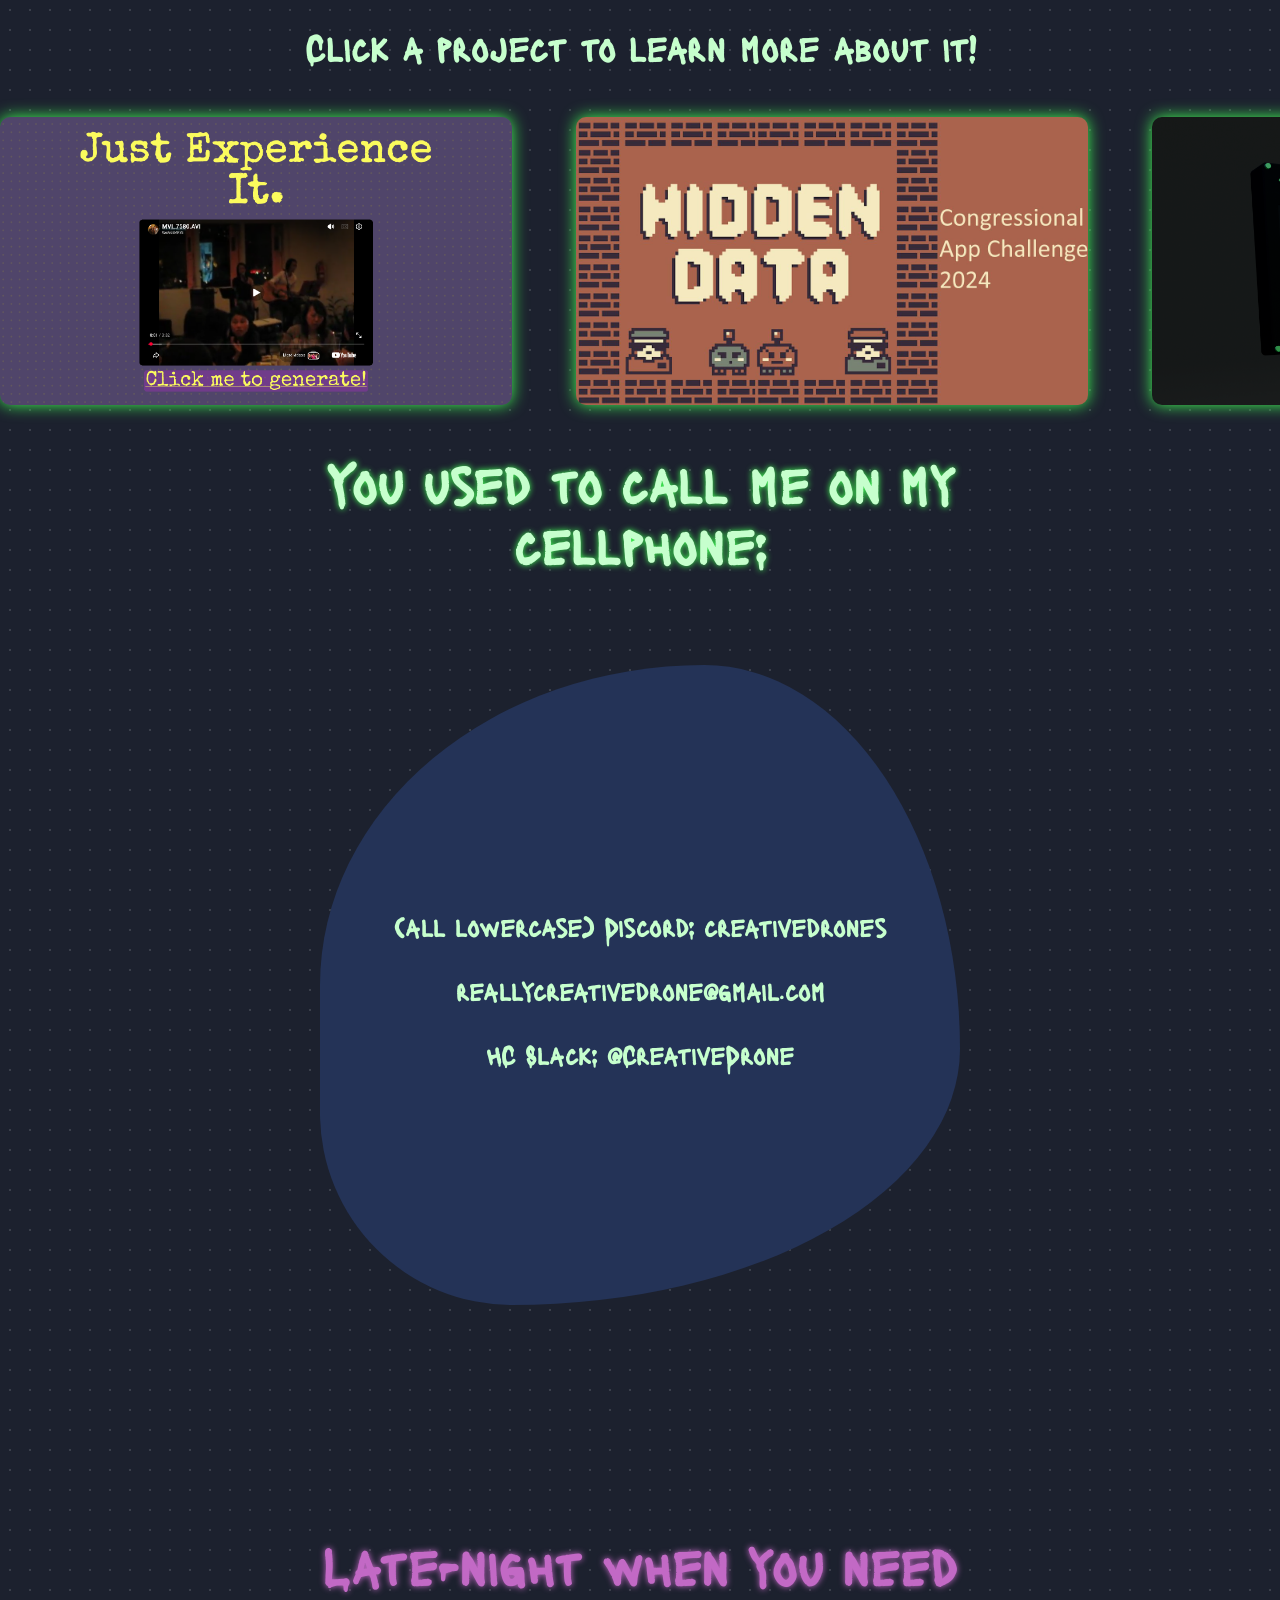
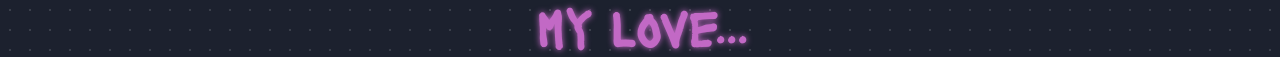
==== commit 6944aef8: "fix" ====
--- a/index.html
+++ b/index.html
@@ -6,7 +6,7 @@
 		<link rel="preconnect" href="https://fonts.googleapis.com">
 		<link rel="preconnect" href="https://fonts.gstatic.com" crossorigin>
 		<link href="https://fonts.googleapis.com/css2?family=Lacquer&display=swap" rel="stylesheet">
-		<link rel="icon" type="image/x-icon" href="/assets/icons/blue.ico">
+		<link rel="icon" type="image/x-icon" href="./assets/icons/blue.ico">
 		<meta name="viewport" content="width=device-width, initial-scale=1">
 	</head>
 	
